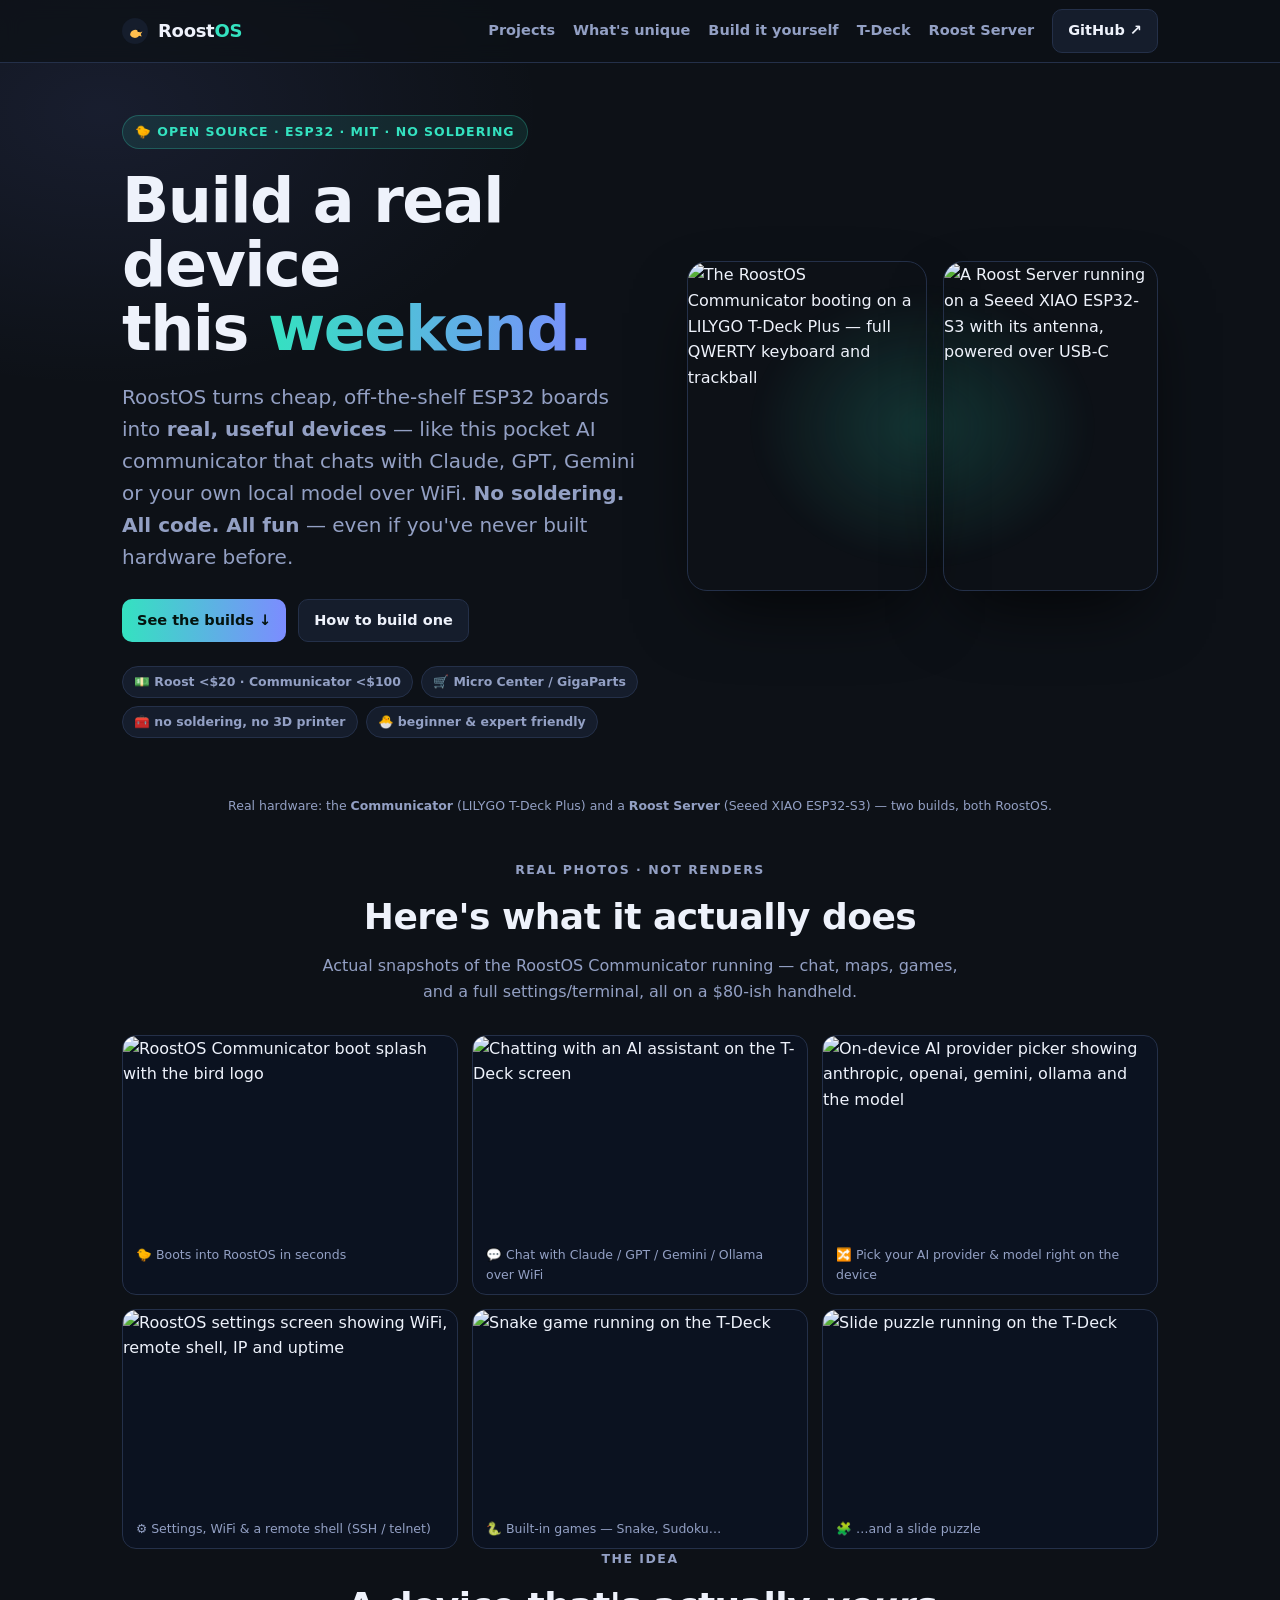
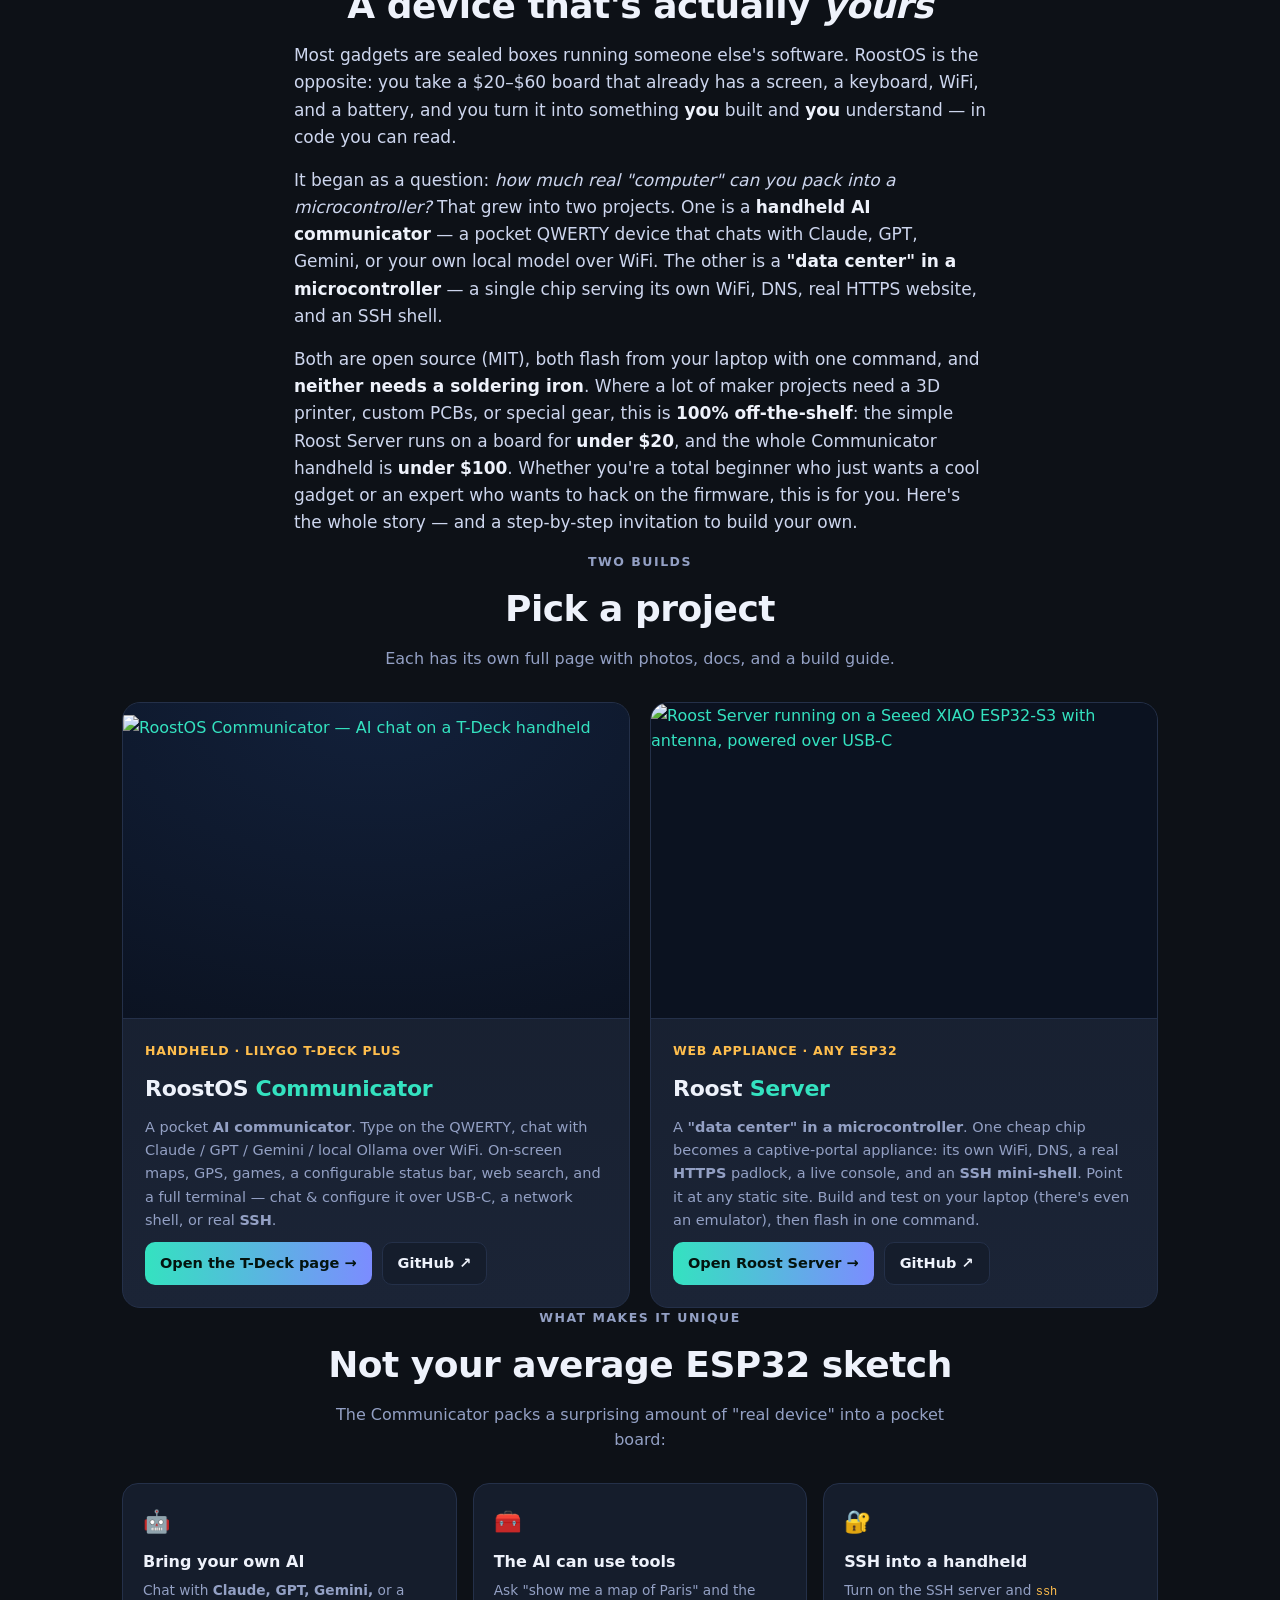
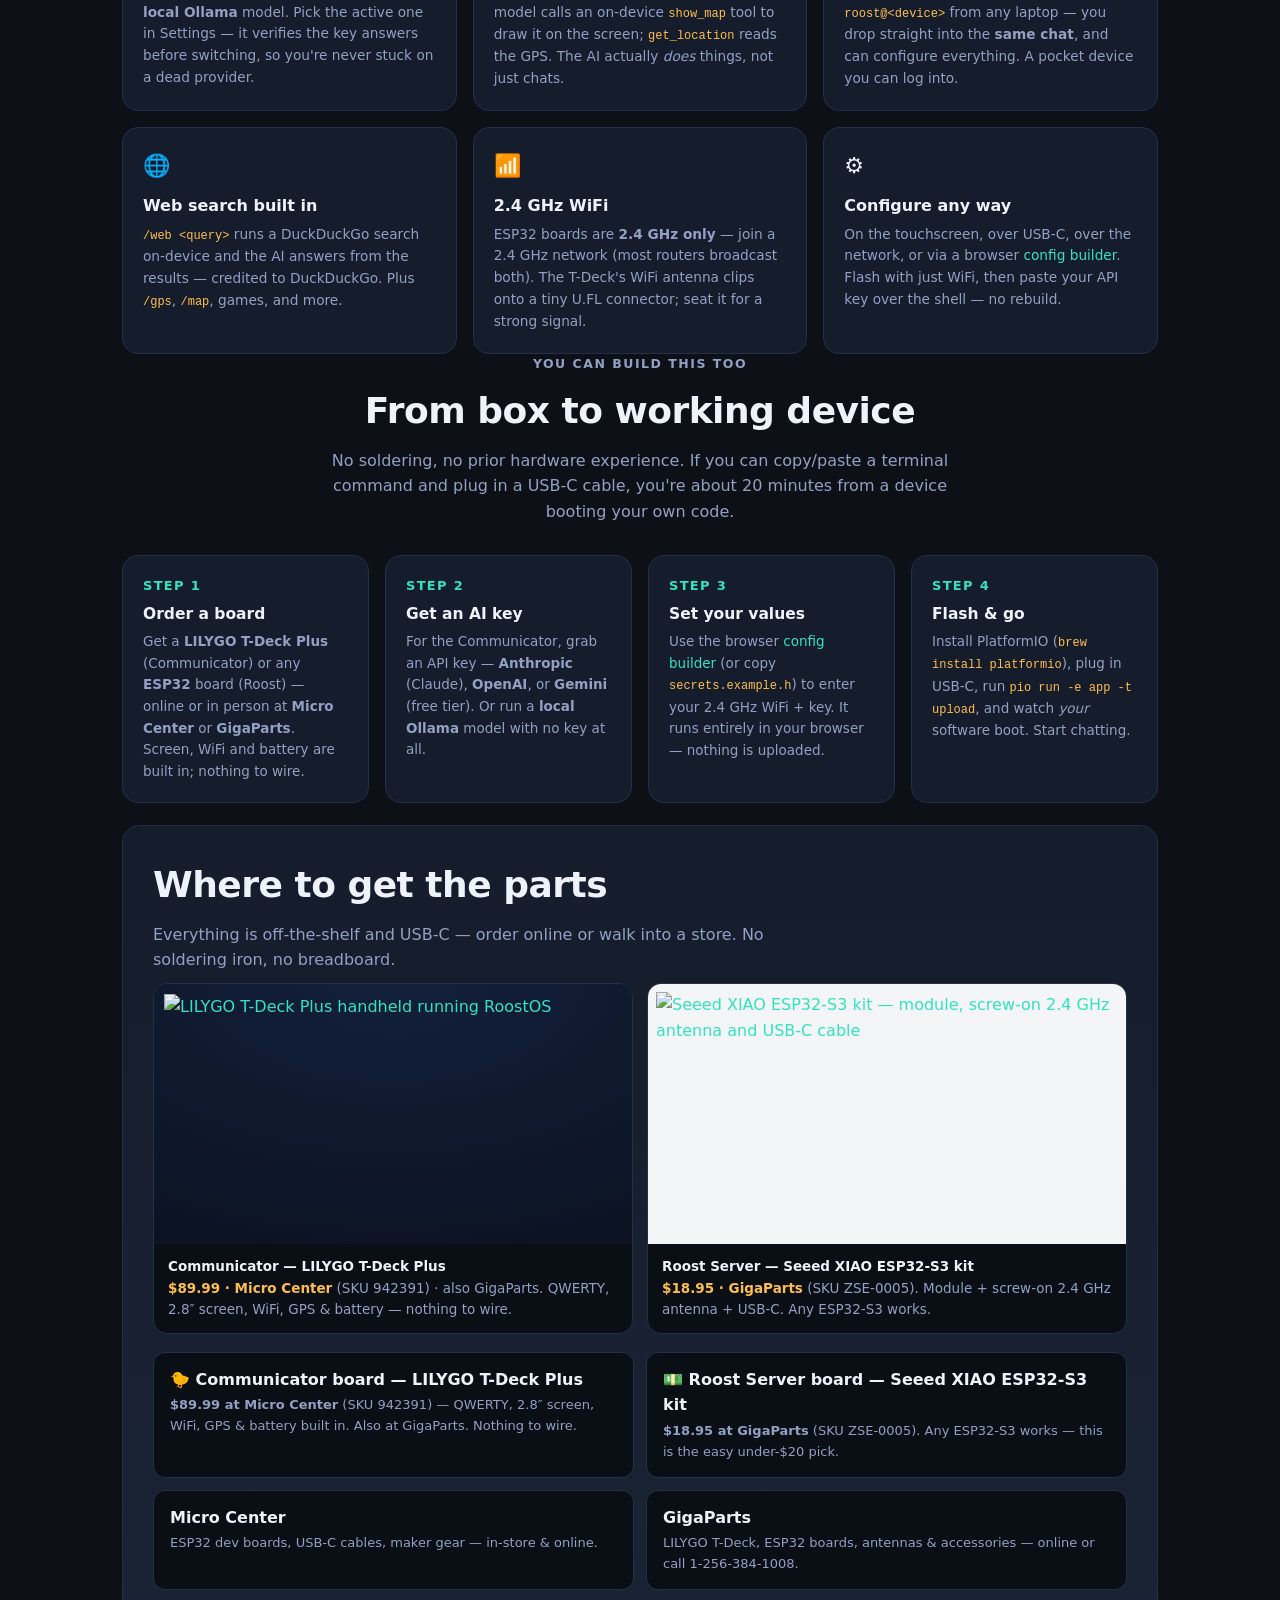
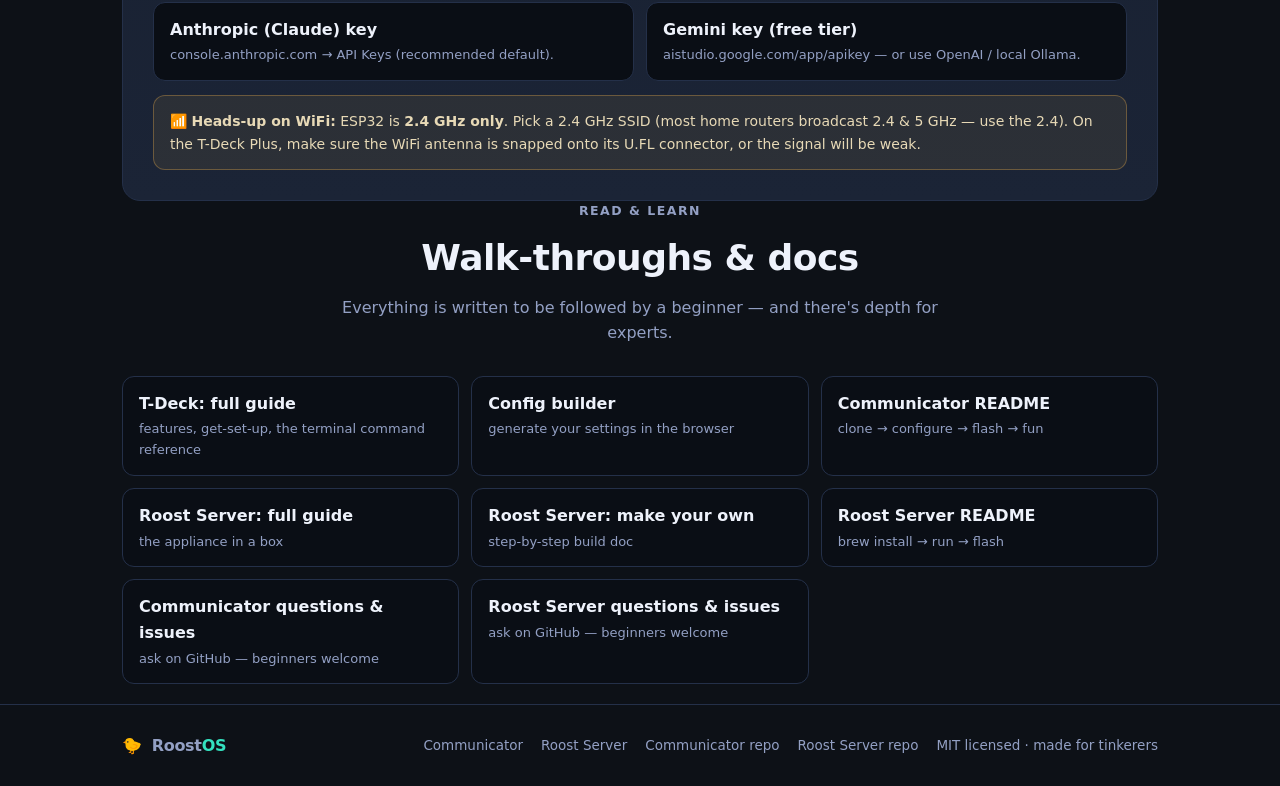
==== public/index.html @ 863de8f0 "Rebuild roostos.dev as a two-project hub with real photos + fixes - Hub (index.html): two-device her" ====
<!doctype html>
<html lang="en">
<head>
<meta charset="utf-8">
<meta name="viewport" content="width=device-width, initial-scale=1">
<title>RoostOS — build a real device this weekend. No soldering.</title>
<meta name="description" content="RoostOS is two open-source ESP32 builds: a handheld AI communicator (chat with Claude/GPT/Gemini over WiFi, on a LILYGO T-Deck) and a captive-portal web appliance. No soldering. All code. All fun — even for a beginner. Order the parts from Micro Center or GigaParts.">
<meta name="keywords" content="RoostOS, ESP32, LILYGO T-Deck, T-Deck Plus, handheld AI, AI communicator, Claude, ChatGPT, Gemini, Ollama, ESP32 project, no soldering, beginner electronics, DIY gadget, PlatformIO, captive portal, ESP32 web server, SSH ESP32, ESP32 maps, GPS, Micro Center, GigaParts, open source hardware, MIT license, weekend project, maker">
<meta property="og:title" content="RoostOS — build a real device this weekend">
<meta property="og:description" content="Two open-source ESP32 builds: a handheld AI communicator and a captive-portal web appliance. No soldering, all code, all fun — even for a beginner.">
<meta name="theme-color" content="#0d1117">
<link rel="icon" href="data:image/svg+xml,%3Csvg xmlns='http://www.w3.org/2000/svg' viewBox='0 0 32 32'%3E%3Ccircle cx='16' cy='16' r='16' fill='%230d1117'/%3E%3Cpath d='M11 20a6 6 0 0 1 11-3l3-1-2 3 1 3-3-1a6 6 0 0 1-10-1z' fill='%23ffbe4d'/%3E%3Ccircle cx='20' cy='15' r='1.4' fill='%230d1117'/%3E%3C/svg%3E">
<style>
  :root{
    --bg:#0d1117; --bg2:#0a0e15; --panel:#151d2c; --panel2:#1b2436; --edge:#243049;
    --ink:#eef2fb; --dim:#93a0c4; --teal:#34e2c0; --indigo:#7c8cff; --amber:#ffbe4d;
    --grad:linear-gradient(90deg,var(--teal),var(--indigo));
  }
  *{ box-sizing:border-box; margin:0; padding:0; }
  html{ scroll-behavior:smooth; }
  body{ font-family:ui-sans-serif,system-ui,-apple-system,"Segoe UI",Roboto,sans-serif; color:var(--ink);
    background:
      radial-gradient(900px 500px at 80% -8%, rgba(52,226,192,.10), transparent 60%),
      radial-gradient(800px 500px at 8% 2%, rgba(124,140,255,.10), transparent 55%),
      var(--bg);
    line-height:1.6; -webkit-font-smoothing:antialiased; overflow-x:hidden; }
  a{ color:var(--teal); text-decoration:none; }
  .wrap{ max-width:1080px; margin:0 auto; padding:0 22px; }
  .mono{ font-family:ui-monospace,SFMono-Regular,Menlo,monospace; }
  nav{ position:sticky; top:0; z-index:20; backdrop-filter:blur(10px); background:rgba(13,17,23,.72); border-bottom:1px solid var(--edge); }
  nav .row{ display:flex; align-items:center; gap:18px; height:62px; }
  .brand{ display:flex; align-items:center; gap:10px; font-weight:800; font-size:18px; letter-spacing:-.3px; }
  .brand .os{ color:var(--teal); }
  nav .spacer{ flex:1; }
  nav a.link{ color:var(--dim); font-weight:600; font-size:14.5px; } nav a.link:hover{ color:var(--ink); }
  .btn{ display:inline-flex; align-items:center; gap:8px; font-weight:700; font-size:14.5px; border-radius:10px;
    padding:9px 15px; border:1px solid var(--edge); color:var(--ink); background:var(--panel); transition:.15s; cursor:pointer; }
  .btn:hover{ border-color:var(--teal); transform:translateY(-1px); }
  .btn.pri{ background:var(--grad); color:#04140f; border:none; } .btn.pri:hover{ filter:brightness(1.06); }
  .hero{ text-align:center; padding:64px 0 34px; }
  .kicker{ display:inline-flex; align-items:center; gap:8px; font-size:12.5px; font-weight:700; letter-spacing:.08em;
    text-transform:uppercase; color:var(--teal); background:rgba(52,226,192,.10); border:1px solid rgba(52,226,192,.25);
    padding:6px 12px; border-radius:999px; margin-bottom:20px; }
  h1{ font-size:clamp(34px,6vw,62px); line-height:1.03; letter-spacing:-1.5px; font-weight:850; }
  h1 .g{ background:var(--grad); -webkit-background-clip:text; background-clip:text; -webkit-text-fill-color:transparent; }
  .lead{ color:var(--dim); font-size:clamp(16px,2.2vw,20px); margin:20px auto 26px; max-width:62ch; }
  .cta{ display:flex; gap:12px; flex-wrap:wrap; justify-content:center; }
  .chips{ display:flex; gap:8px; flex-wrap:wrap; justify-content:center; margin-top:24px; }
  .chip{ font-size:12.5px; font-weight:600; color:var(--dim); background:var(--panel); border:1px solid var(--edge); padding:5px 11px; border-radius:999px; }
  section{ padding:44px 0; }
  .eyebrow{ text-align:center; font-size:12.5px; font-weight:700; letter-spacing:.12em; text-transform:uppercase; color:var(--dim); }
  h2{ text-align:center; font-size:clamp(24px,3.6vw,36px); letter-spacing:-.5px; margin:8px 0 8px; font-weight:820; }
  .sub{ text-align:center; color:var(--dim); max-width:64ch; margin:0 auto 30px; }
  .story{ max-width:64ch; margin:0 auto; color:#cdd6ee; font-size:17px; }
  .story p{ margin:0 0 16px; } .story b{ color:var(--ink); }
  .projects{ display:grid; grid-template-columns:1fr 1fr; gap:20px; }
  @media(max-width:820px){ .projects{ grid-template-columns:1fr; } }
  .proj{ display:flex; flex-direction:column; background:linear-gradient(180deg,var(--panel),var(--panel2));
    border:1px solid var(--edge); border-radius:18px; overflow:hidden; transition:.15s; }
  .proj:hover{ border-color:var(--teal); transform:translateY(-2px); }
  .proj .pic{ aspect-ratio:16/10; background:#0b1220; display:grid; place-items:center; overflow:hidden; border-bottom:1px solid var(--edge); }
  .proj .pic img{ width:100%; height:100%; object-fit:cover; }
  .proj .body{ padding:22px; display:flex; flex-direction:column; gap:10px; flex:1; }
  .proj h3{ font-size:22px; letter-spacing:-.3px; } .proj h3 span{ color:var(--teal); }
  .proj .tag{ font-size:12.5px; color:var(--amber); font-weight:700; text-transform:uppercase; letter-spacing:.06em; }
  .proj p{ color:var(--dim); font-size:14.5px; flex:1; }
  .proj .row{ display:flex; gap:10px; flex-wrap:wrap; }
  .steps{ display:grid; grid-template-columns:repeat(4,1fr); gap:16px; }
  @media(max-width:760px){ .steps{ grid-template-columns:1fr 1fr; } }
  .step{ background:var(--panel); border:1px solid var(--edge); border-radius:16px; padding:20px; }
  .step .n{ color:var(--teal); font-weight:800; font-size:13px; letter-spacing:.1em; }
  .step h4{ font-size:15.5px; margin:6px 0 4px; } .step p{ color:var(--dim); font-size:13.5px; }
  .step code{ font-size:12px; color:var(--amber); }
  .feat{ display:grid; grid-template-columns:repeat(3,1fr); gap:16px; }
  @media(max-width:760px){ .feat{ grid-template-columns:1fr; } }
  .card{ background:var(--panel); border:1px solid var(--edge); border-radius:16px; padding:20px; }
  .card .ic{ font-size:22px; margin-bottom:10px; } .card h4{ font-size:16px; margin-bottom:5px; } .card p{ color:var(--dim); font-size:13.7px; }
  .card code{ font-size:12px; color:var(--amber); }
  .band{ background:linear-gradient(180deg,var(--panel),var(--panel2)); border:1px solid var(--edge); border-radius:18px; padding:30px; }
  .kit{ display:grid; grid-template-columns:1fr 1fr; gap:12px; margin-top:8px; }
  @media(max-width:640px){ .kit{ grid-template-columns:1fr; } }
  .kit a{ display:block; background:var(--bg2); border:1px solid var(--edge); border-radius:12px; padding:14px 16px; color:var(--ink); font-weight:600; }
  .kit a:hover{ border-color:var(--teal); } .kit a small{ display:block; color:var(--dim); font-weight:400; font-size:13px; margin-top:3px; }
  .note{ background:rgba(255,190,77,.08); border:1px solid rgba(255,190,77,.3); border-radius:12px; padding:14px 16px; color:#e7d9b6; font-size:14px; }
  footer{ border-top:1px solid var(--edge); margin-top:20px; padding:28px 0; color:var(--dim); font-size:13.5px; }
  footer .row{ display:flex; gap:18px; align-items:center; flex-wrap:wrap; }
  footer a{ color:var(--dim); } footer a:hover{ color:var(--ink); }
  @media(max-width:860px){ nav a.link{ display:none; } }
  /* hero with real hardware photo */
  .hero{ display:grid; grid-template-columns:1.05fr .95fr; gap:44px; align-items:center; text-align:left; padding:52px 0 30px; }
  .hero-copy .cta, .hero-copy .chips{ justify-content:flex-start; }
  .hero-shot{ position:relative; display:flex; gap:16px; align-items:center; justify-content:center; }
  .hero-shot::before{ content:""; position:absolute; inset:-8% 0; background:radial-gradient(closest-side,rgba(52,226,192,.18),transparent 72%); filter:blur(8px); z-index:0; }
  .hero-shot img{ position:relative; z-index:1; height:330px; width:auto; border-radius:20px; border:1px solid var(--edge);
    box-shadow:0 30px 72px -22px rgba(0,0,0,.8); }
  @media(max-width:820px){ .hero-shot img{ height:250px; } }
  @media(max-width:430px){ .hero-shot img{ height:185px; } }
  .hero-cap{ position:relative; z-index:1; grid-column:1/-1; text-align:center; color:var(--dim); font-size:12.5px; margin-top:14px; }
  @media(max-width:820px){ .hero{ grid-template-columns:1fr; text-align:center; padding:34px 0 18px; }
    .hero-copy .cta, .hero-copy .chips{ justify-content:center; } .hero-shot{ order:-1; margin-bottom:6px; } }
  /* real-photo gallery */
  .gal{ display:grid; grid-template-columns:repeat(3,1fr); gap:14px; }
  @media(max-width:760px){ .gal{ grid-template-columns:1fr 1fr; } }
  .gal figure{ background:#0b1220; border:1px solid var(--edge); border-radius:14px; overflow:hidden; transition:.15s; }
  .gal figure:hover{ border-color:var(--teal); transform:translateY(-2px); }
  .gal img{ display:block; width:100%; height:200px; object-fit:cover; object-position:center; }
  .gal figcaption{ padding:9px 13px; font-size:12.5px; color:var(--dim); }
  .proj .pic.dev{ background:radial-gradient(120% 120% at 50% 0%,#12203a,#0b1220); }
  .proj .pic.dev img{ object-fit:contain; padding:12px 0; }
  .boards{ display:grid; grid-template-columns:1fr 1fr; gap:14px; margin:2px 0 18px; }
  @media(max-width:640px){ .boards{ grid-template-columns:1fr; } }
  .boards figure{ background:var(--bg2); border:1px solid var(--edge); border-radius:14px; overflow:hidden; transition:.15s; }
  .boards figure:hover{ border-color:var(--teal); transform:translateY(-2px); }
  .boards img{ display:block; width:100%; height:260px; object-fit:cover; object-position:center; background:#0b1220; }
  .boards img.stock{ object-fit:contain; background:#f4f5f7; padding:8px; }
  .boards img.dev{ object-fit:contain; background:radial-gradient(120% 120% at 50% 0%,#12203a,#0b1220); padding:10px; }
  .boards figcaption{ padding:12px 14px; font-size:13.5px; color:var(--dim); } .boards figcaption b{ color:var(--ink); }
</style>
</head>
<body>

<nav><div class="wrap"><div class="row">
  <div class="brand">
    <svg width="26" height="26" viewBox="0 0 32 32" aria-hidden="true"><circle cx="16" cy="16" r="16" fill="#151d2c"/><path d="M10 21a6.5 6.5 0 0 1 12-3.3l3.2-1.1-2.1 3.1 1.1 3.2-3.2-1.1A6.5 6.5 0 0 1 10 21z" fill="#ffbe4d"/><circle cx="20.4" cy="15.6" r="1.5" fill="#0d1117"/></svg>
    <span class="wm">Roost<span class="os">OS</span></span>
  </div>
  <div class="spacer"></div>
  <a class="link" href="#projects">Projects</a>
  <a class="link" href="#unique">What's unique</a>
  <a class="link" href="#build">Build it yourself</a>
  <a class="link" href="/tdeck">T-Deck</a>
  <a class="link" href="/roost">Roost Server</a>
  <a class="btn" href="https://github.com/StevenSSparks/roost-tdeck">GitHub ↗</a>
</div></div></nav>

<header class="wrap"><div class="hero">
  <div class="hero-copy">
    <span class="kicker">🐤 open source · esp32 · MIT · no soldering</span>
    <h1>Build a real device<br>this <span class="g">weekend.</span></h1>
    <p class="lead">RoostOS turns cheap, off-the-shelf ESP32 boards into <b>real, useful devices</b> —
    like this pocket AI communicator that chats with Claude, GPT, Gemini or your own local model
    over WiFi. <b>No soldering. All code. All fun</b> — even if you've never built hardware before.</p>
    <div class="cta">
      <a class="btn pri" href="#projects">See the builds ↓</a>
      <a class="btn" href="#build">How to build one</a>
    </div>
    <div class="chips">
      <span class="chip">💵 Roost &lt;$20 · Communicator &lt;$100</span>
      <span class="chip">🛒 Micro Center / GigaParts</span>
      <span class="chip">🧰 no soldering, no 3D printer</span>
      <span class="chip">🐣 beginner &amp; expert friendly</span>
    </div>
  </div>
  <div class="hero-shot">
    <img src="/tdeck/img/IMG_3088.jpg" alt="The RoostOS Communicator booting on a LILYGO T-Deck Plus — full QWERTY keyboard and trackball">
    <img src="/img/xiao-real.jpg" alt="A Roost Server running on a Seeed XIAO ESP32-S3 with its antenna, powered over USB-C">
  </div>
  <span class="hero-cap">Real hardware: the <b>Communicator</b> (LILYGO T-Deck Plus) and a <b>Roost Server</b> (Seeed XIAO ESP32-S3) — two builds, both RoostOS.</span>
</div></header>

<section class="wrap" id="gallery" style="padding-top:14px">
  <div class="eyebrow">Real photos · not renders</div>
  <h2>Here's what it actually does</h2>
  <p class="sub">Actual snapshots of the RoostOS Communicator running — chat, maps, games, and a full settings/terminal, all on a $80-ish handheld.</p>
  <div class="gal">
    <figure><img src="/tdeck/img/boot-splash.jpg" alt="RoostOS Communicator boot splash with the bird logo"><figcaption>🐤 Boots into RoostOS in seconds</figcaption></figure>
    <figure><img src="/tdeck/img/chat-catstory.jpg" alt="Chatting with an AI assistant on the T-Deck screen"><figcaption>💬 Chat with Claude / GPT / Gemini / Ollama over WiFi</figcaption></figure>
    <figure><img src="/tdeck/img/ai-providers.jpg" alt="On-device AI provider picker showing anthropic, openai, gemini, ollama and the model"><figcaption>🔀 Pick your AI provider &amp; model right on the device</figcaption></figure>
    <figure><img src="/tdeck/img/IMG_3104.jpg" alt="RoostOS settings screen showing WiFi, remote shell, IP and uptime"><figcaption>⚙️ Settings, WiFi &amp; a remote shell (SSH / telnet)</figcaption></figure>
    <figure><img src="/tdeck/img/IMG_3097.jpg" alt="Snake game running on the T-Deck"><figcaption>🐍 Built-in games — Snake, Sudoku…</figcaption></figure>
    <figure><img src="/tdeck/img/IMG_3098.jpg" alt="Slide puzzle running on the T-Deck"><figcaption>🧩 …and a slide puzzle</figcaption></figure>
  </div>
</section>

<main>
<section class="wrap" id="story">
  <div class="eyebrow">The idea</div>
  <h2>A device that's actually <em>yours</em></h2>
  <div class="story">
    <p>Most gadgets are sealed boxes running someone else's software. RoostOS is the opposite:
    you take a $20–$60 board that already has a screen, a keyboard, WiFi, and a battery, and you
    turn it into something <b>you</b> built and <b>you</b> understand — in code you can read.</p>
    <p>It began as a question: <i>how much real "computer" can you pack into a microcontroller?</i>
    That grew into two projects. One is a <b>handheld AI communicator</b> — a pocket QWERTY device
    that chats with Claude, GPT, Gemini, or your own local model over WiFi. The other is a
    <b>"data center" in a microcontroller</b> — a single chip serving its own WiFi, DNS, real
    HTTPS website, and an SSH shell.</p>
    <p>Both are open source (MIT), both flash from your laptop with one command, and <b>neither
    needs a soldering iron</b>. Where a lot of maker projects need a 3D printer, custom PCBs, or
    special gear, this is <b>100% off-the-shelf</b>: the simple Roost Server runs on a board for
    <b>under $20</b>, and the whole Communicator handheld is <b>under $100</b>. Whether you're a total
    beginner who just wants a cool gadget or an expert who wants to hack on the firmware, this is for
    you. Here's the whole story — and a step-by-step invitation to build your own.</p>
  </div>
</section>

<section class="wrap" id="projects">
  <div class="eyebrow">Two builds</div>
  <h2>Pick a project</h2>
  <p class="sub">Each has its own full page with photos, docs, and a build guide.</p>
  <div class="projects">
    <div class="proj">
      <a class="pic dev" href="/tdeck"><img src="/tdeck/img/IMG_3107.jpg" alt="RoostOS Communicator — AI chat on a T-Deck handheld"></a>
      <div class="body">
        <div class="tag">Handheld · LILYGO T-Deck Plus</div>
        <h3>RoostOS <span>Communicator</span></h3>
        <p>A pocket <b>AI communicator</b>. Type on the QWERTY, chat with Claude / GPT / Gemini /
        local Ollama over WiFi. On-screen maps, GPS, games, a configurable status bar, web search,
        and a full terminal — chat &amp; configure it over USB-C, a network shell, or real <b>SSH</b>.</p>
        <div class="row">
          <a class="btn pri" href="/tdeck">Open the T-Deck page →</a>
          <a class="btn" href="https://github.com/StevenSSparks/roost-tdeck">GitHub ↗</a>
        </div>
      </div>
    </div>
    <div class="proj">
      <a class="pic" href="/roost"><img src="/img/roost-real.jpg" alt="Roost Server running on a Seeed XIAO ESP32-S3 with antenna, powered over USB-C"></a>
      <div class="body">
        <div class="tag">Web appliance · any ESP32</div>
        <h3>Roost <span>Server</span></h3>
        <p>A <b>"data center" in a microcontroller</b>. One cheap chip becomes a captive-portal
        appliance: its own WiFi, DNS, a real <b>HTTPS</b> padlock, a live console, and an
        <b>SSH mini-shell</b>. Point it at any static site. Build and test on your laptop
        (there's even an emulator), then flash in one command.</p>
        <div class="row">
          <a class="btn pri" href="/roost">Open Roost Server →</a>
          <a class="btn" href="https://github.com/StevenSSparks/roost">GitHub ↗</a>
        </div>
      </div>
    </div>
  </div>
</section>

<section class="wrap" id="unique">
  <div class="eyebrow">What makes it unique</div>
  <h2>Not your average ESP32 sketch</h2>
  <p class="sub">The Communicator packs a surprising amount of "real device" into a pocket board:</p>
  <div class="feat">
    <div class="card"><div class="ic">🤖</div><h4>Bring your own AI</h4><p>Chat with <b>Claude, GPT, Gemini,</b> or a <b>local Ollama</b> model. Pick the active one in
      Settings — it verifies the key answers before switching, so you're never stuck on a dead provider.</p></div>
    <div class="card"><div class="ic">🧰</div><h4>The AI can use tools</h4><p>Ask "show me a map of Paris" and the model calls an on-device <code>show_map</code> tool to draw
      it on the screen; <code>get_location</code> reads the GPS. The AI actually <i>does</i> things, not just chats.</p></div>
    <div class="card"><div class="ic">🔐</div><h4>SSH into a handheld</h4><p>Turn on the SSH server and <code>ssh roost@&lt;device&gt;</code> from any laptop — you drop straight
      into the <b>same chat</b>, and can configure everything. A pocket device you can log into. </p></div>
    <div class="card"><div class="ic">🌐</div><h4>Web search built in</h4><p><code>/web &lt;query&gt;</code> runs a DuckDuckGo search on-device and the AI answers from the
      results — credited to DuckDuckGo. Plus <code>/gps</code>, <code>/map</code>, games, and more.</p></div>
    <div class="card"><div class="ic">📶</div><h4>2.4 GHz WiFi</h4><p>ESP32 boards are <b>2.4 GHz only</b> — join a 2.4 GHz network (most routers broadcast both). The
      T-Deck's WiFi antenna clips onto a tiny U.FL connector; seat it for a strong signal.</p></div>
    <div class="card"><div class="ic">⚙️</div><h4>Configure any way</h4><p>On the touchscreen, over USB-C, over the network, or via a browser <a href="/tdeck/config">config
      builder</a>. Flash with just WiFi, then paste your API key over the shell — no rebuild.</p></div>
  </div>
</section>

<section class="wrap" id="build">
  <div class="eyebrow">You can build this too</div>
  <h2>From box to working device</h2>
  <p class="sub">No soldering, no prior hardware experience. If you can copy/paste a terminal command
  and plug in a USB-C cable, you're about 20 minutes from a device booting your own code.</p>
  <div class="steps">
    <div class="step"><div class="n">STEP 1</div><h4>Order a board</h4><p>Get a <b>LILYGO T-Deck Plus</b> (Communicator) or any <b>ESP32</b> board (Roost) — online or in
      person at <b>Micro Center</b> or <b>GigaParts</b>. Screen, WiFi and battery are built in; nothing to wire.</p></div>
    <div class="step"><div class="n">STEP 2</div><h4>Get an AI key</h4><p>For the Communicator, grab an API key — <b>Anthropic</b> (Claude), <b>OpenAI</b>, or <b>Gemini</b>
      (free tier). Or run a <b>local Ollama</b> model with no key at all.</p></div>
    <div class="step"><div class="n">STEP 3</div><h4>Set your values</h4><p>Use the browser <a href="/tdeck/config">config builder</a> (or copy <code>secrets.example.h</code>) to enter your
      2.4 GHz WiFi + key. It runs entirely in your browser — nothing is uploaded.</p></div>
    <div class="step"><div class="n">STEP 4</div><h4>Flash &amp; go</h4><p>Install PlatformIO (<code>brew install platformio</code>), plug in USB-C, run
      <code>pio run -e app -t upload</code>, and watch <i>your</i> software boot. Start chatting.</p></div>
  </div>

  <div class="band" style="margin-top:22px">
    <h2 style="text-align:left;margin-top:0">Where to get the parts</h2>
    <p class="sub" style="text-align:left;margin:6px 0 10px">Everything is off-the-shelf and USB-C — order online or walk into a store. No soldering iron, no breadboard.</p>
    <div class="boards">
      <figure>
        <a href="https://www.microcenter.com/product/703092/lilygo-t-deck-plus-esp32-s3-915mhz-lora-89-sx1262-ulbox-gps-28-inch-display-ttgo-development-board-black-keyboard" target="_blank" rel="noopener"><img class="dev" src="/tdeck/img/IMG_3088.jpg" alt="LILYGO T-Deck Plus handheld running RoostOS"></a>
        <figcaption><b>Communicator — LILYGO T-Deck Plus</b><br><span style="color:var(--amber);font-weight:700">$89.99 · Micro Center</span> (SKU 942391) · also GigaParts. QWERTY, 2.8″ screen, WiFi, GPS &amp; battery — nothing to wire.</figcaption>
      </figure>
      <figure>
        <a href="https://www.gigaparts.com/seeed-studio-xiao-esp32s3-wio-sx1262-kit-with-3d-case-for-meshtastic-lora.html" target="_blank" rel="noopener"><img class="stock" src="/img/xiao-esp32s3.jpg" alt="Seeed XIAO ESP32-S3 kit — module, screw-on 2.4 GHz antenna and USB-C cable"></a>
        <figcaption><b>Roost Server — Seeed XIAO ESP32-S3 kit</b><br><span style="color:var(--amber);font-weight:700">$18.95 · GigaParts</span> (SKU ZSE-0005). Module + screw-on 2.4&nbsp;GHz antenna + USB-C. Any ESP32-S3 works.</figcaption>
      </figure>
    </div>
    <div class="kit">
      <a href="https://www.microcenter.com/product/703092/lilygo-t-deck-plus-esp32-s3-915mhz-lora-89-sx1262-ulbox-gps-28-inch-display-ttgo-development-board-black-keyboard" target="_blank" rel="noopener">🐤 Communicator board — LILYGO T-Deck Plus <small><b>$89.99 at Micro Center</b> (SKU 942391) — QWERTY, 2.8″ screen, WiFi, GPS &amp; battery built in. Also at GigaParts. Nothing to wire.</small></a>
      <a href="https://www.gigaparts.com/seeed-studio-xiao-esp32s3-wio-sx1262-kit-with-3d-case-for-meshtastic-lora.html" target="_blank" rel="noopener">💵 Roost Server board — Seeed XIAO ESP32-S3 kit <small><b>$18.95 at GigaParts</b> (SKU ZSE-0005). Any ESP32-S3 works — this is the easy under-$20 pick.</small></a>
      <a href="https://www.microcenter.com" target="_blank" rel="noopener">Micro Center <small>ESP32 dev boards, USB-C cables, maker gear — in-store &amp; online.</small></a>
      <a href="https://www.gigaparts.com" target="_blank" rel="noopener">GigaParts <small>LILYGO T-Deck, ESP32 boards, antennas &amp; accessories — online or call 1-256-384-1008.</small></a>
      <a href="https://console.anthropic.com" target="_blank" rel="noopener">Anthropic (Claude) key <small>console.anthropic.com → API Keys (recommended default).</small></a>
      <a href="https://aistudio.google.com/app/apikey" target="_blank" rel="noopener">Gemini key (free tier) <small>aistudio.google.com/app/apikey — or use OpenAI / local Ollama.</small></a>
    </div>
    <p class="note" style="margin-top:14px">📶 <b>Heads-up on WiFi:</b> ESP32 is <b>2.4 GHz only</b>. Pick a 2.4 GHz SSID (most home routers
    broadcast 2.4 &amp; 5 GHz — use the 2.4). On the T-Deck Plus, make sure the WiFi antenna is snapped onto its U.FL connector, or the signal will be weak.</p>
  </div>
</section>

<section class="wrap" id="learn">
  <div class="eyebrow">Read &amp; learn</div>
  <h2>Walk-throughs &amp; docs</h2>
  <p class="sub">Everything is written to be followed by a beginner — and there's depth for experts.</p>
  <div class="kit" style="grid-template-columns:1fr 1fr 1fr">
    <a href="/tdeck">T-Deck: full guide <small>features, get-set-up, the terminal command reference</small></a>
    <a href="/tdeck/config">Config builder <small>generate your settings in the browser</small></a>
    <a href="https://github.com/StevenSSparks/roost-tdeck#readme">Communicator README <small>clone → configure → flash → fun</small></a>
    <a href="/roost">Roost Server: full guide <small>the appliance in a box</small></a>
    <a href="https://github.com/StevenSSparks/roost/blob/main/docs/MAKE-YOUR-OWN.md">Roost Server: make your own <small>step-by-step build doc</small></a>
    <a href="https://github.com/StevenSSparks/roost#readme">Roost Server README <small>brew install → run → flash</small></a>
    <a href="https://github.com/StevenSSparks/roost-tdeck/issues">Communicator questions &amp; issues <small>ask on GitHub — beginners welcome</small></a>
    <a href="https://github.com/StevenSSparks/roost/issues">Roost Server questions &amp; issues <small>ask on GitHub — beginners welcome</small></a>
  </div>
</section>
</main>

<footer><div class="wrap"><div class="row">
  <div class="brand" style="font-size:16px"><span>🐤</span> <span class="wm">Roost<span class="os">OS</span></span></div>
  <div class="spacer" style="flex:1"></div>
  <a href="/tdeck">Communicator</a>
  <a href="/roost">Roost Server</a>
  <a href="https://github.com/StevenSSparks/roost-tdeck">Communicator repo</a>
  <a href="https://github.com/StevenSSparks/roost">Roost Server repo</a>
  <span>MIT licensed · made for tinkerers</span>
</div></div></footer>

</body>
</html>
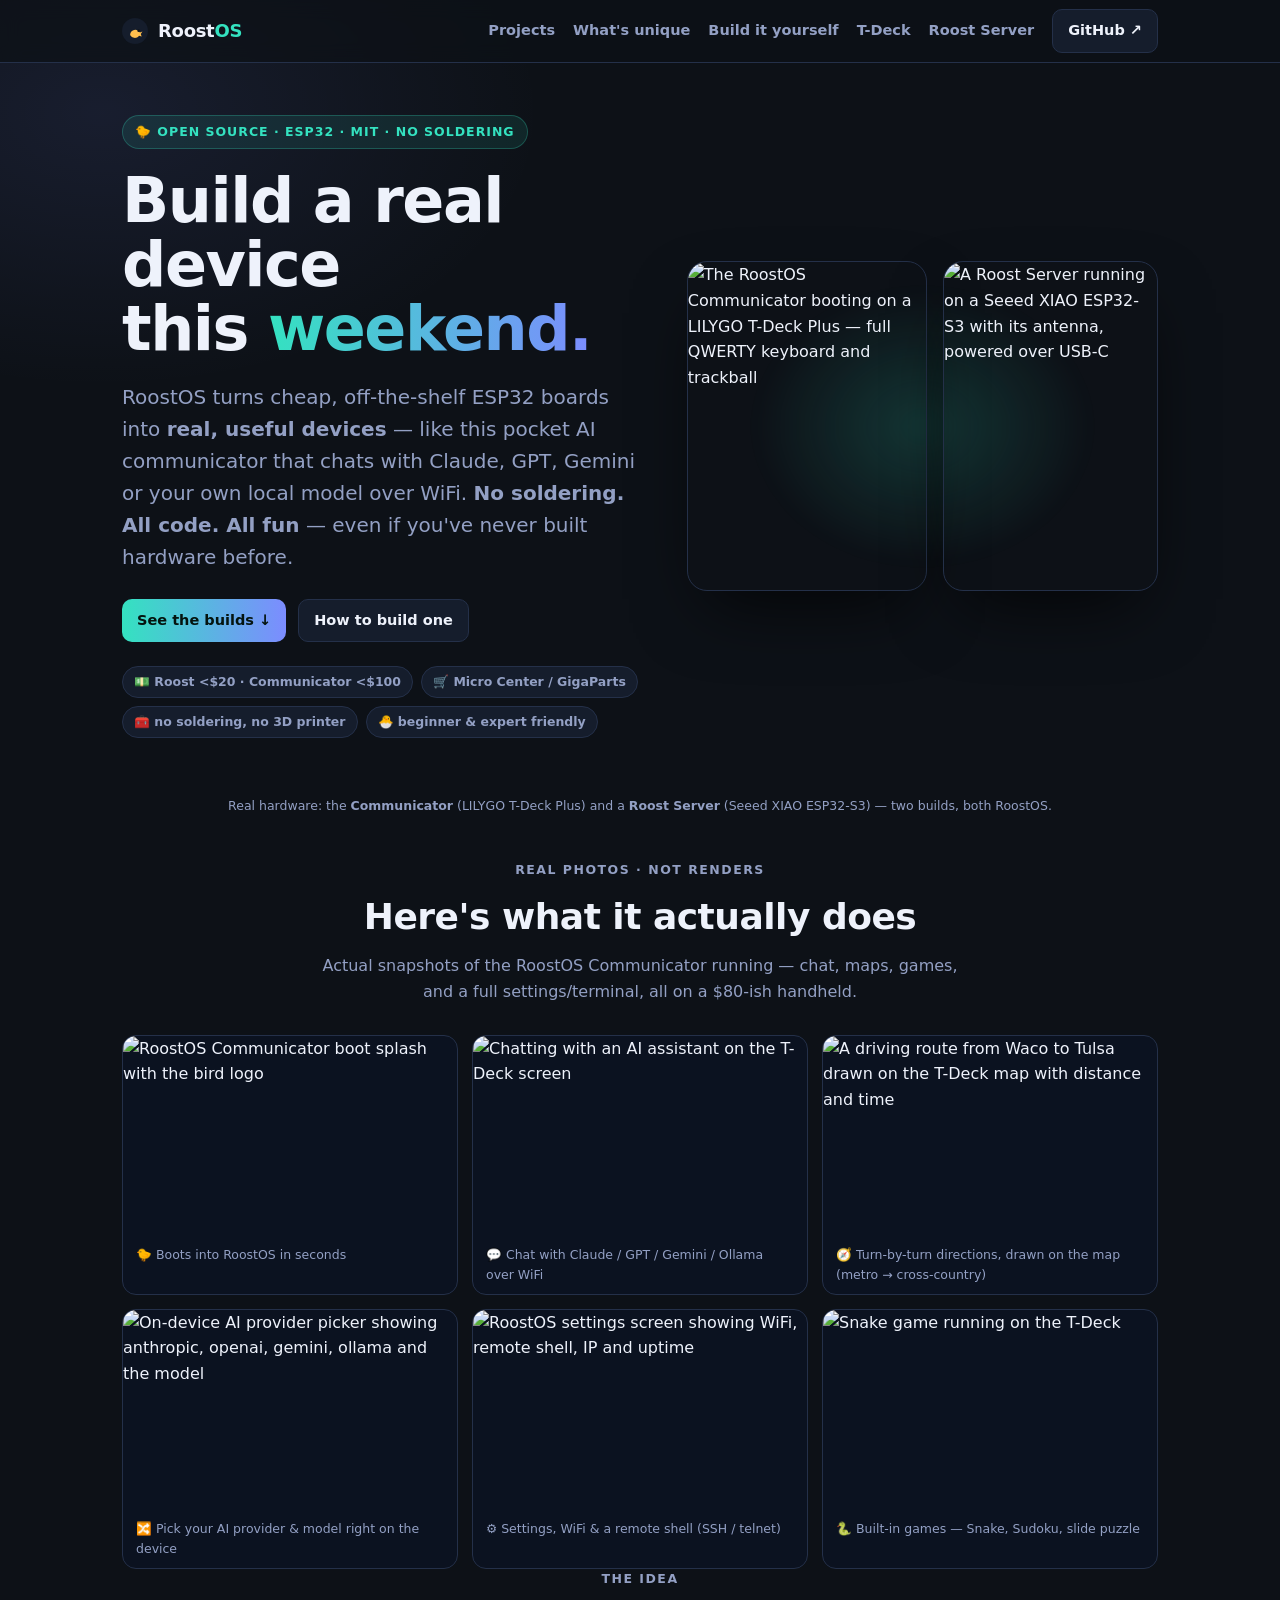
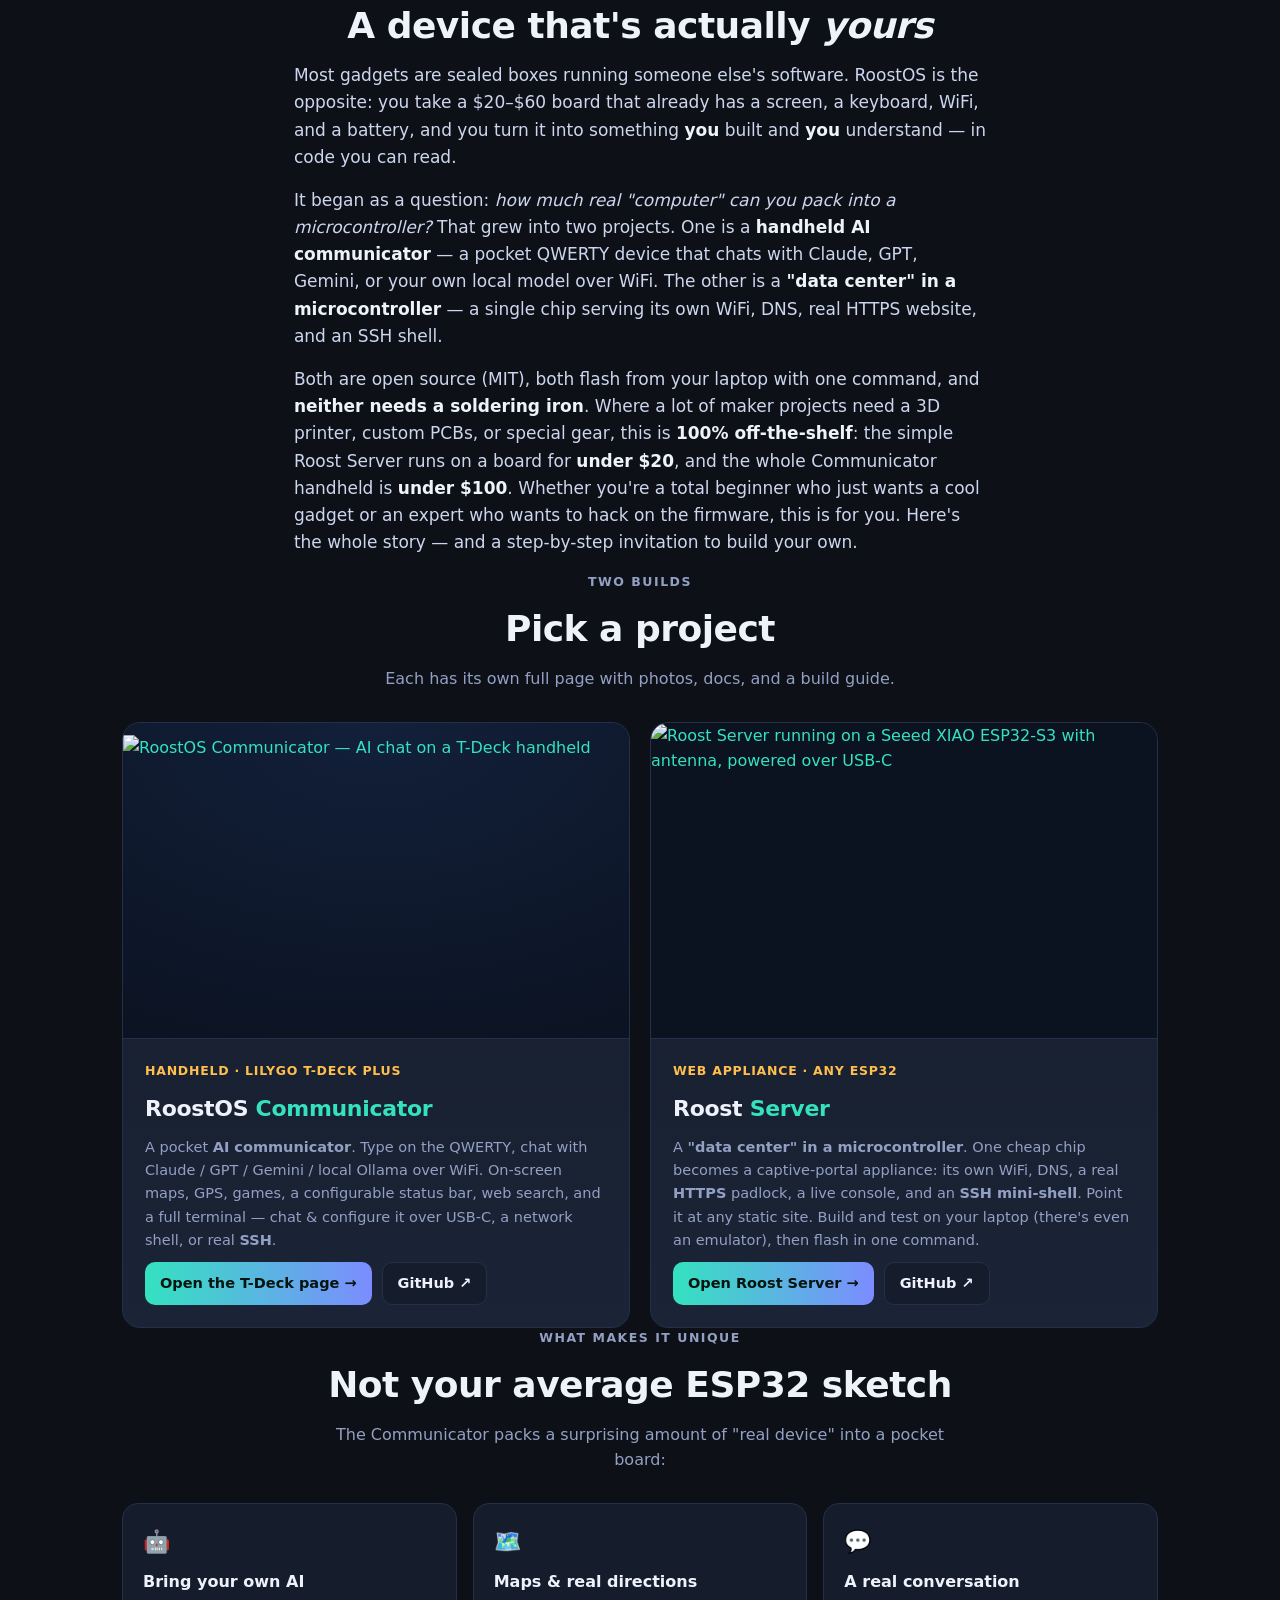
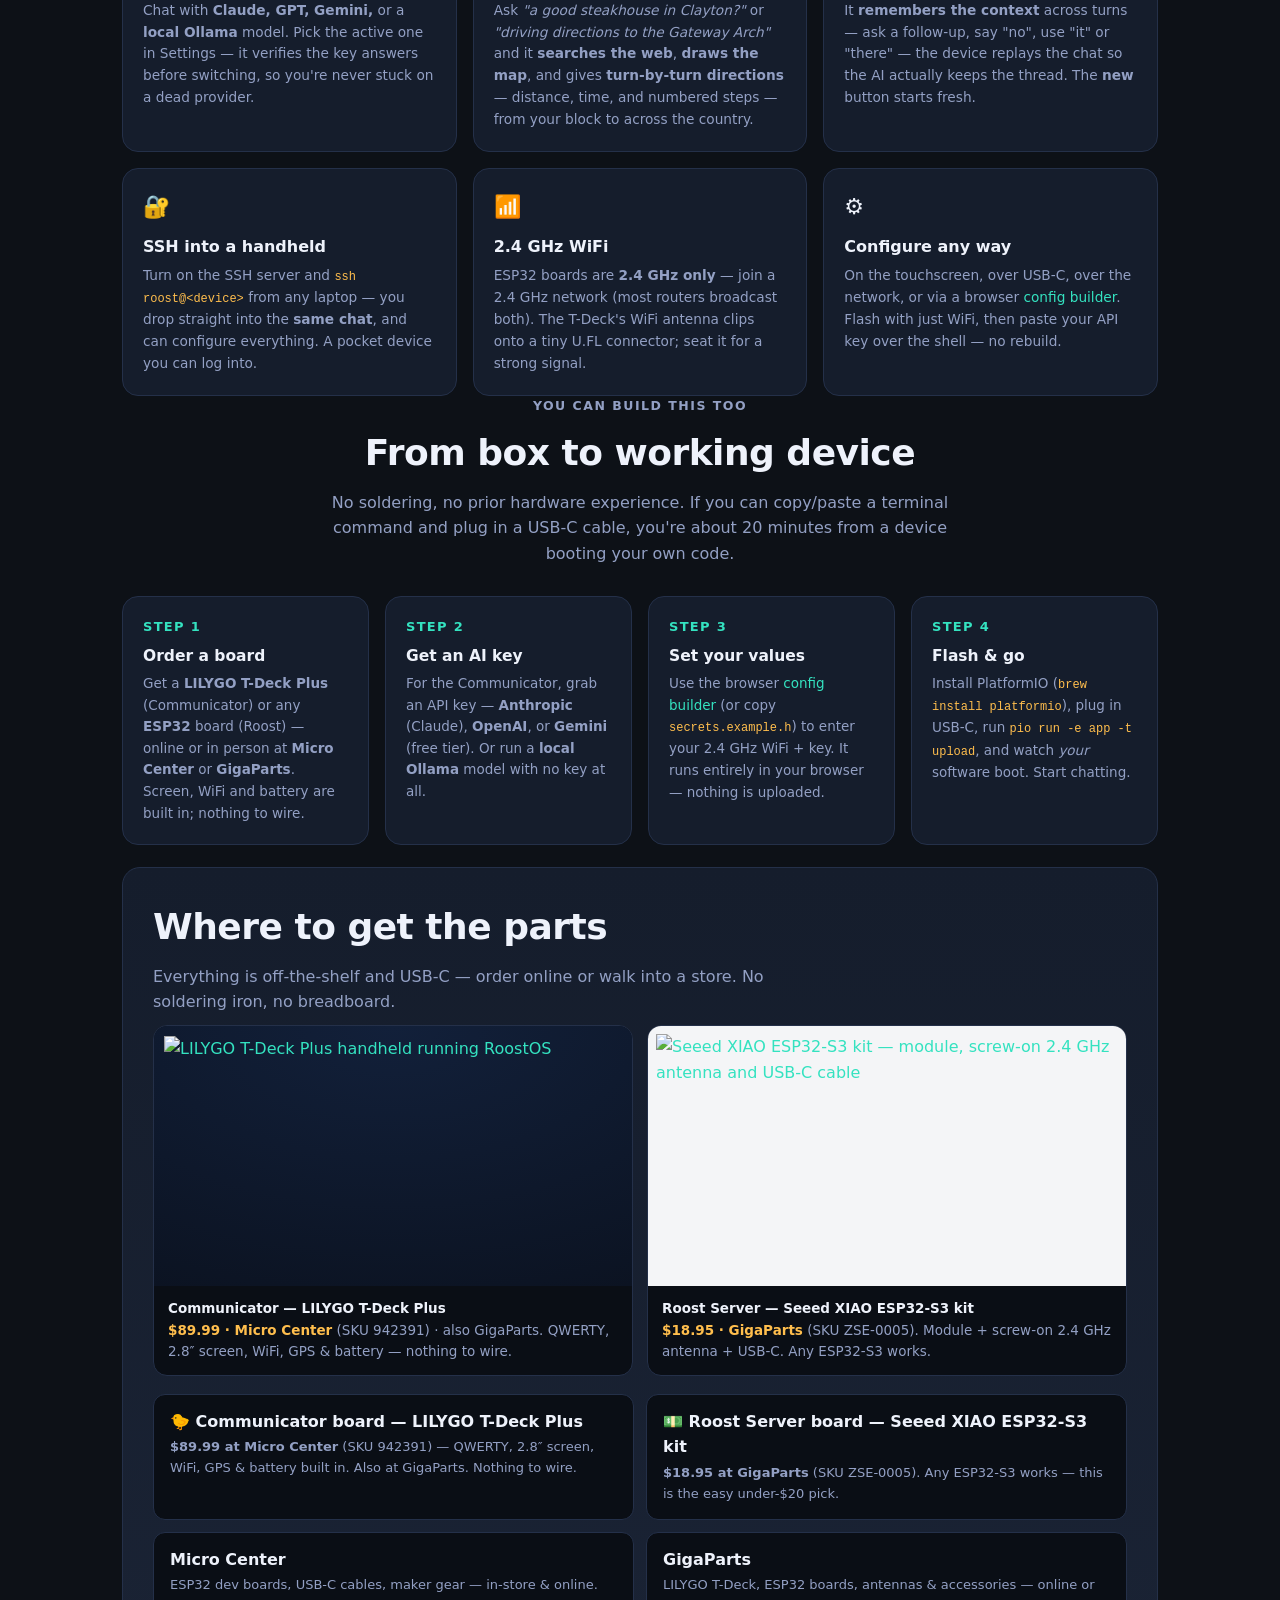
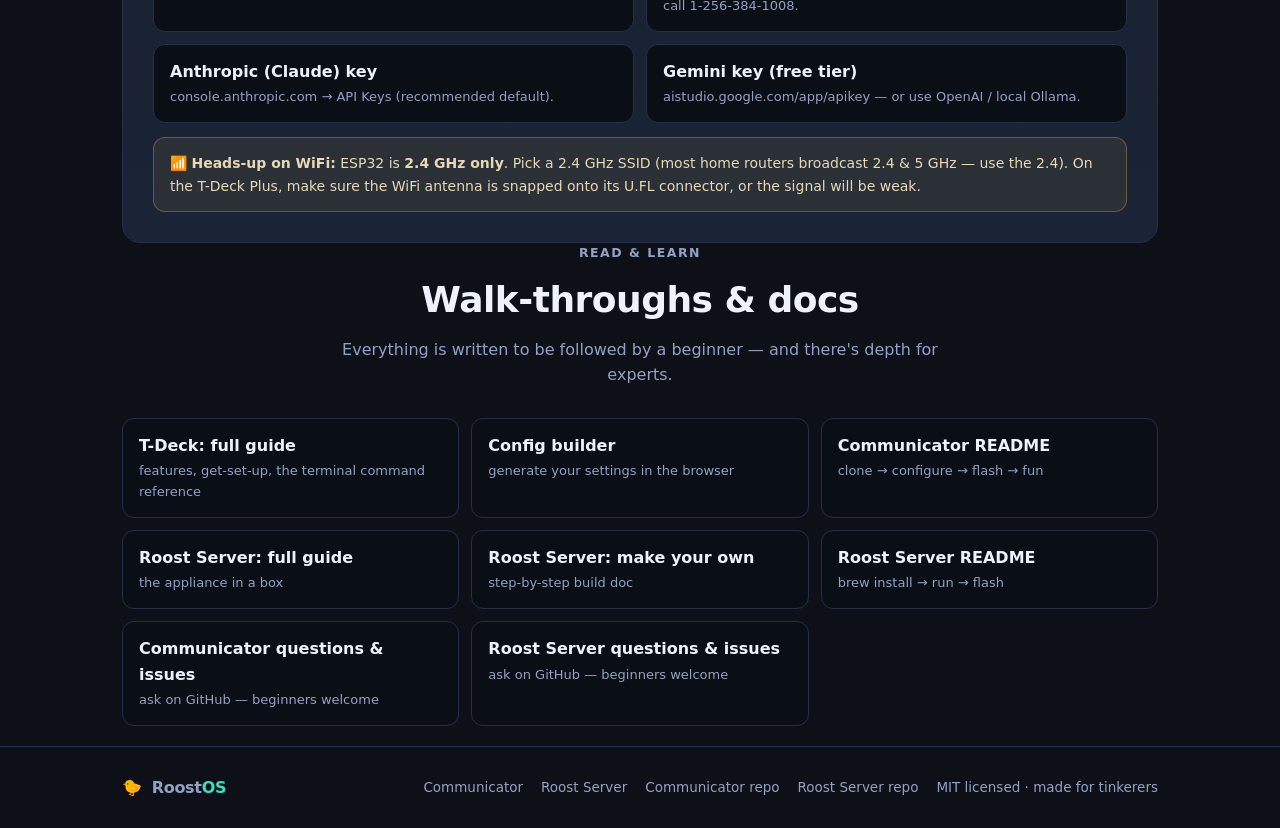
==== commit c5a369d5: "Feature the new AI capabilities on roostos.dev - "What makes it unique" cards: add Maps & real turn-" ====
--- a/public/index.html
+++ b/public/index.html
@@ -165,10 +165,10 @@
   <div class="gal">
     <figure><img src="/tdeck/img/boot-splash.jpg" alt="RoostOS Communicator boot splash with the bird logo"><figcaption>🐤 Boots into RoostOS in seconds</figcaption></figure>
     <figure><img src="/tdeck/img/chat-catstory.jpg" alt="Chatting with an AI assistant on the T-Deck screen"><figcaption>💬 Chat with Claude / GPT / Gemini / Ollama over WiFi</figcaption></figure>
+    <figure><img src="/tdeck/img/route.jpg" alt="A driving route from Waco to Tulsa drawn on the T-Deck map with distance and time"><figcaption>🧭 Turn-by-turn directions, drawn on the map (metro → cross-country)</figcaption></figure>
     <figure><img src="/tdeck/img/ai-providers.jpg" alt="On-device AI provider picker showing anthropic, openai, gemini, ollama and the model"><figcaption>🔀 Pick your AI provider &amp; model right on the device</figcaption></figure>
     <figure><img src="/tdeck/img/IMG_3104.jpg" alt="RoostOS settings screen showing WiFi, remote shell, IP and uptime"><figcaption>⚙️ Settings, WiFi &amp; a remote shell (SSH / telnet)</figcaption></figure>
-    <figure><img src="/tdeck/img/IMG_3097.jpg" alt="Snake game running on the T-Deck"><figcaption>🐍 Built-in games — Snake, Sudoku…</figcaption></figure>
-    <figure><img src="/tdeck/img/IMG_3098.jpg" alt="Slide puzzle running on the T-Deck"><figcaption>🧩 …and a slide puzzle</figcaption></figure>
+    <figure><img src="/tdeck/img/IMG_3097.jpg" alt="Snake game running on the T-Deck"><figcaption>🐍 Built-in games — Snake, Sudoku, slide puzzle</figcaption></figure>
   </div>
 </section>
 
@@ -238,12 +238,12 @@
   <div class="feat">
     <div class="card"><div class="ic">🤖</div><h4>Bring your own AI</h4><p>Chat with <b>Claude, GPT, Gemini,</b> or a <b>local Ollama</b> model. Pick the active one in
       Settings — it verifies the key answers before switching, so you're never stuck on a dead provider.</p></div>
-    <div class="card"><div class="ic">🧰</div><h4>The AI can use tools</h4><p>Ask "show me a map of Paris" and the model calls an on-device <code>show_map</code> tool to draw
-      it on the screen; <code>get_location</code> reads the GPS. The AI actually <i>does</i> things, not just chats.</p></div>
+    <div class="card"><div class="ic">🗺️</div><h4>Maps &amp; real directions</h4><p>Ask <i>"a good steakhouse in Clayton?"</i> or <i>"driving directions to the Gateway Arch"</i> and it
+      <b>searches the web</b>, <b>draws the map</b>, and gives <b>turn-by-turn directions</b> — distance, time, and numbered steps — from your block to across the country.</p></div>
+    <div class="card"><div class="ic">💬</div><h4>A real conversation</h4><p>It <b>remembers the context</b> across turns — ask a follow-up, say "no", use "it" or "there" — the
+      device replays the chat so the AI actually keeps the thread. The <b>new</b> button starts fresh.</p></div>
     <div class="card"><div class="ic">🔐</div><h4>SSH into a handheld</h4><p>Turn on the SSH server and <code>ssh roost@&lt;device&gt;</code> from any laptop — you drop straight
       into the <b>same chat</b>, and can configure everything. A pocket device you can log into. </p></div>
-    <div class="card"><div class="ic">🌐</div><h4>Web search built in</h4><p><code>/web &lt;query&gt;</code> runs a DuckDuckGo search on-device and the AI answers from the
-      results — credited to DuckDuckGo. Plus <code>/gps</code>, <code>/map</code>, games, and more.</p></div>
     <div class="card"><div class="ic">📶</div><h4>2.4 GHz WiFi</h4><p>ESP32 boards are <b>2.4 GHz only</b> — join a 2.4 GHz network (most routers broadcast both). The
       T-Deck's WiFi antenna clips onto a tiny U.FL connector; seat it for a strong signal.</p></div>
     <div class="card"><div class="ic">⚙️</div><h4>Configure any way</h4><p>On the touchscreen, over USB-C, over the network, or via a browser <a href="/tdeck/config">config
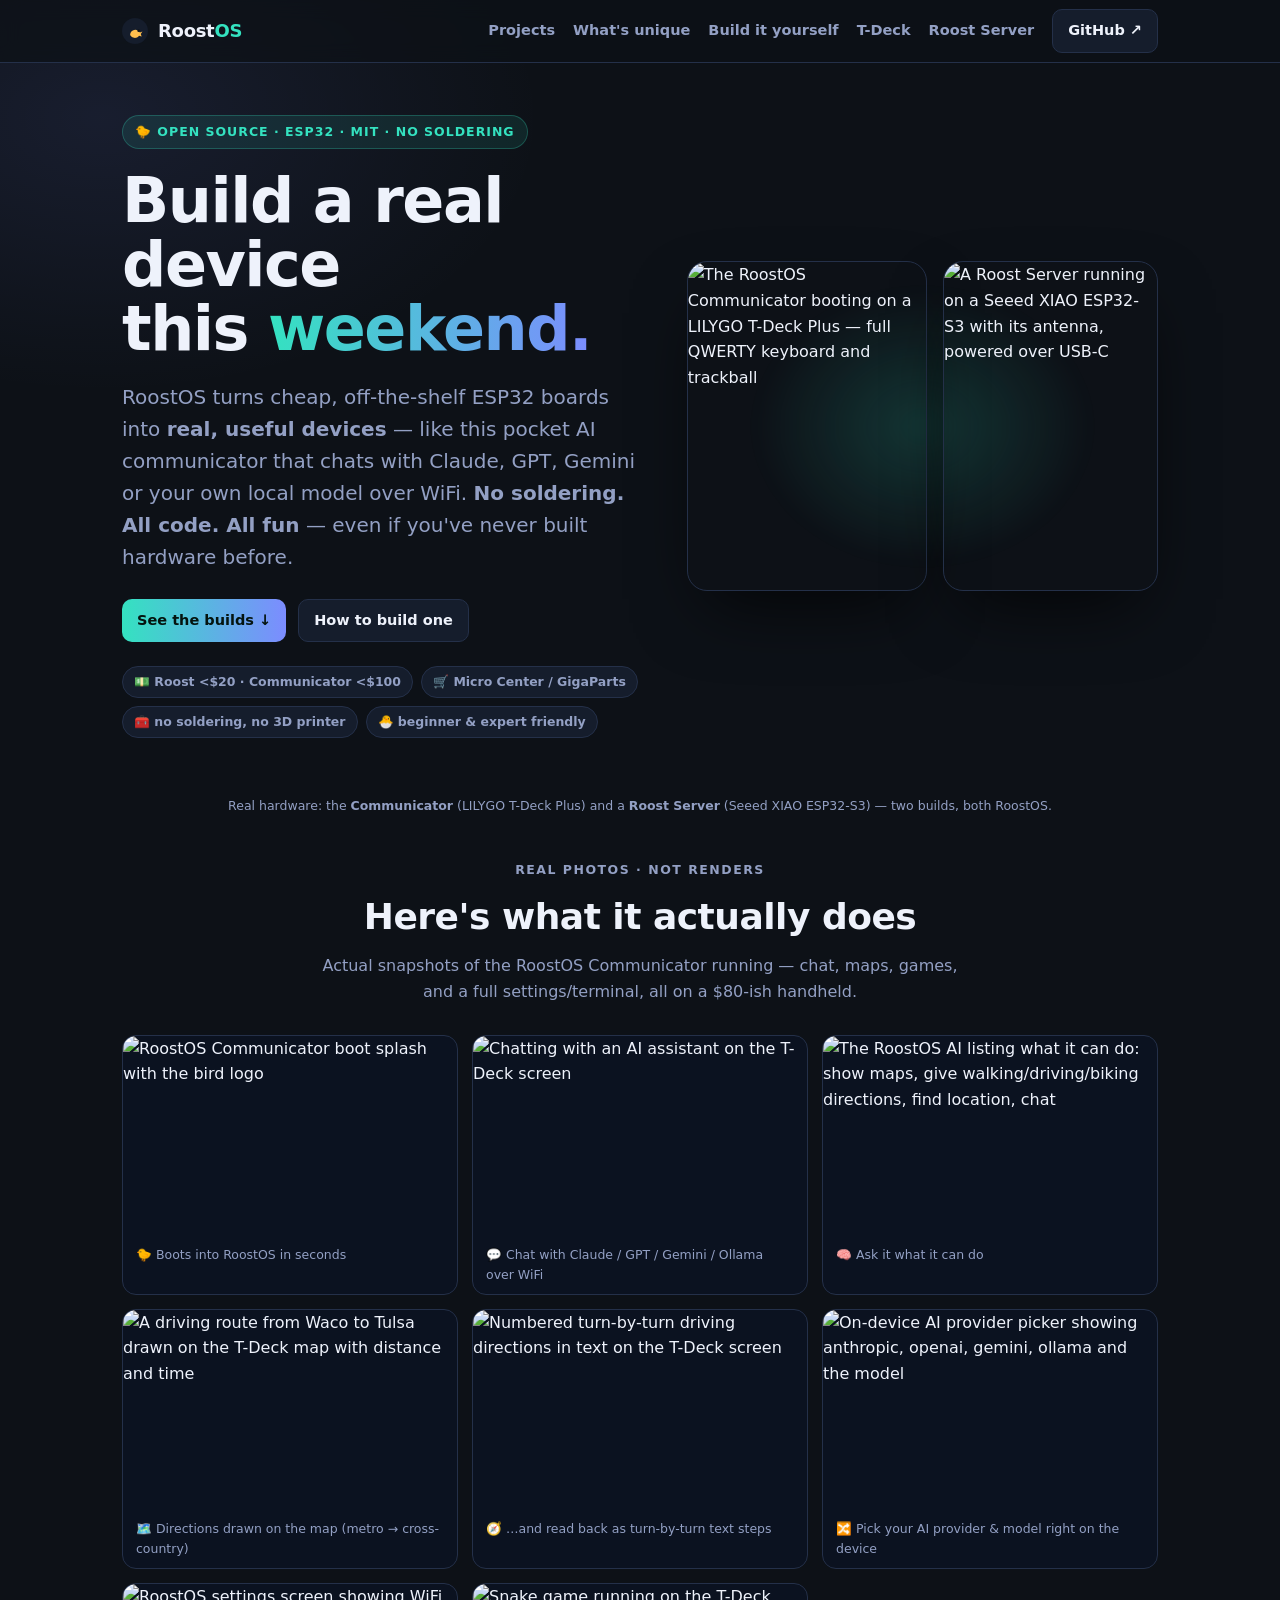
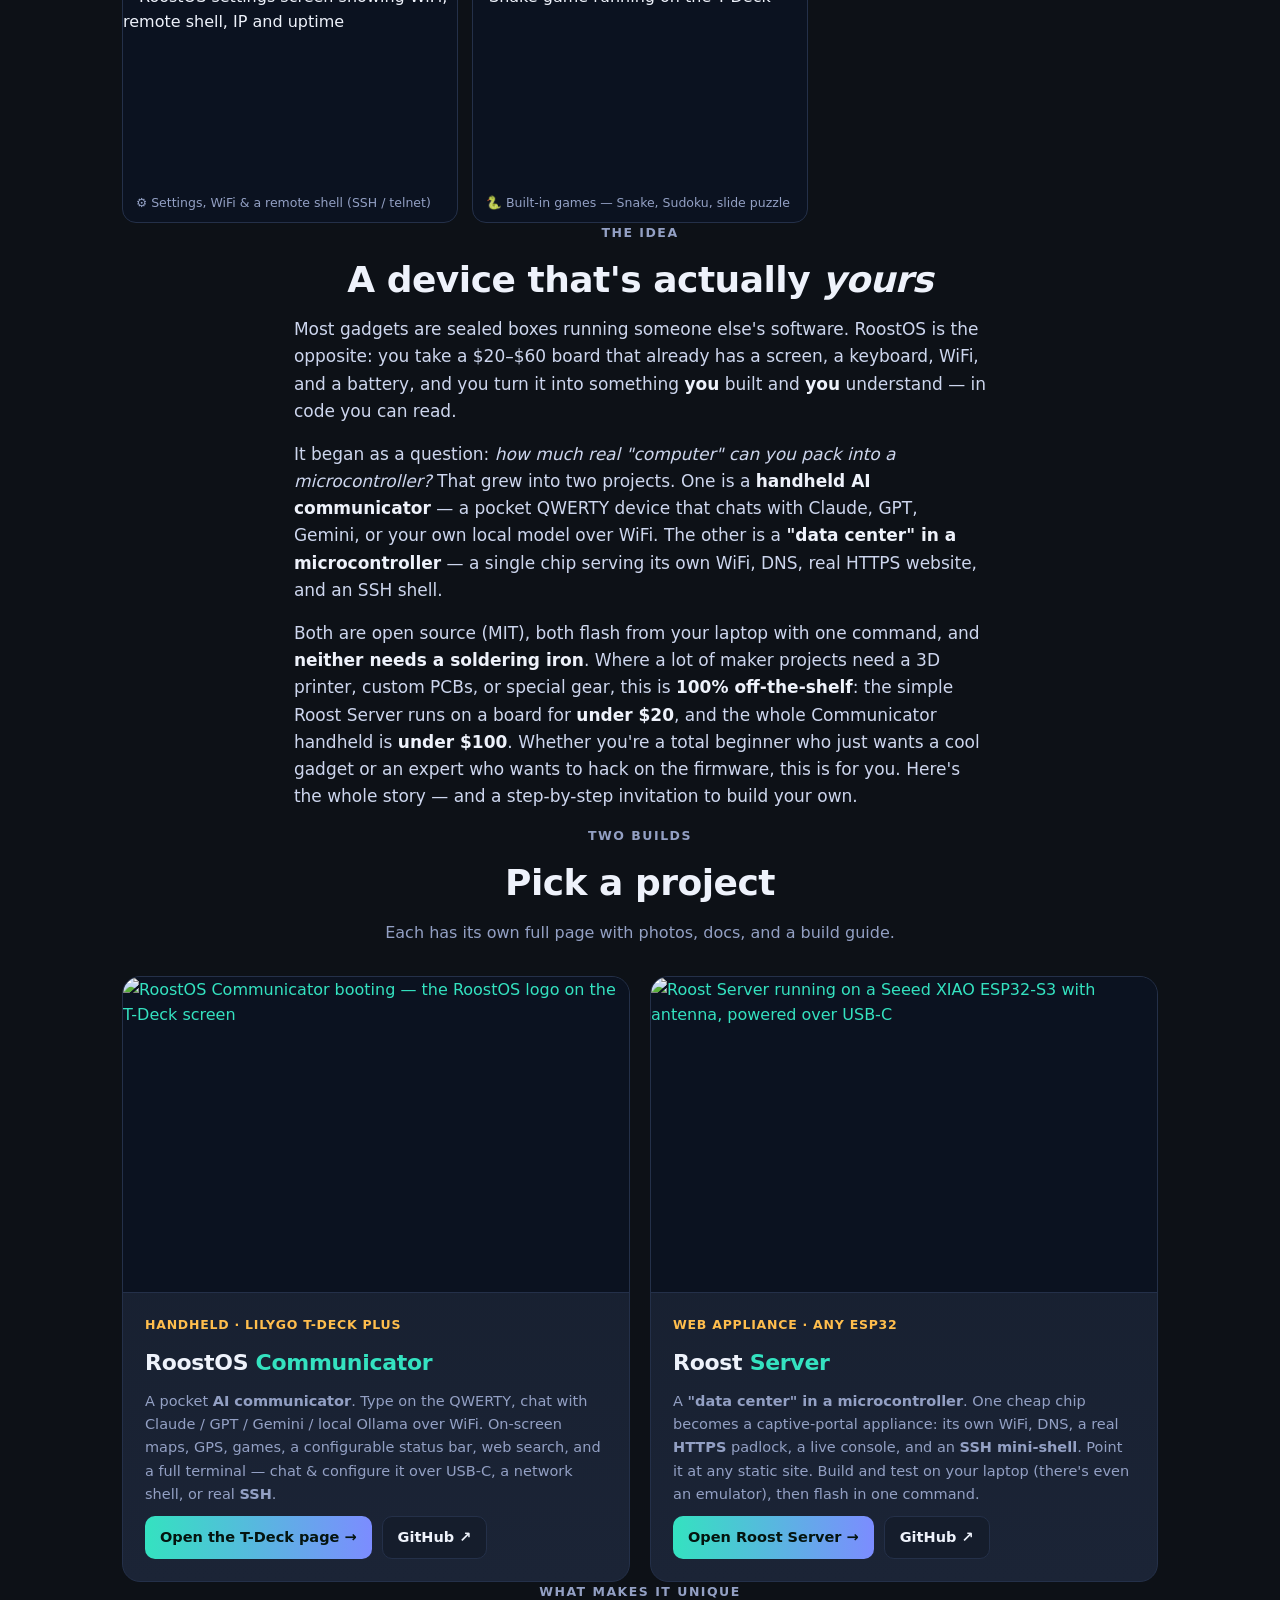
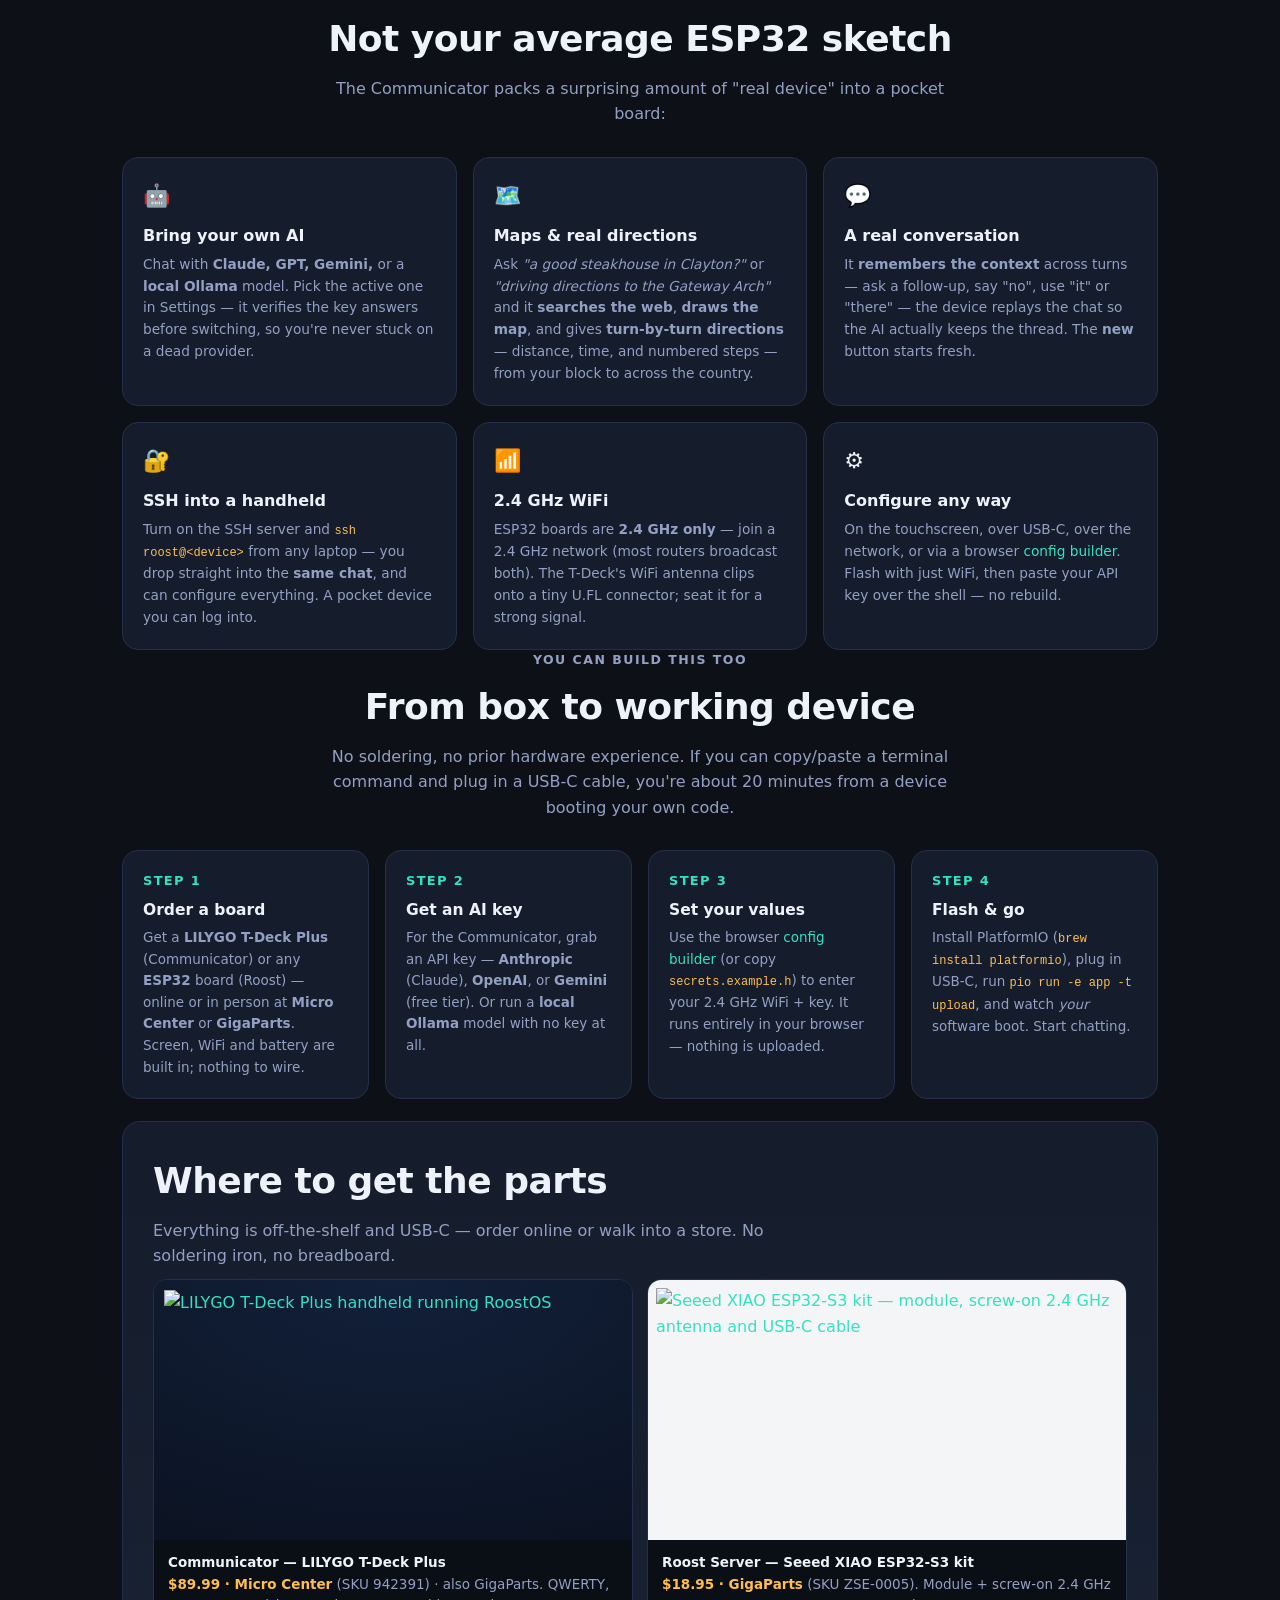
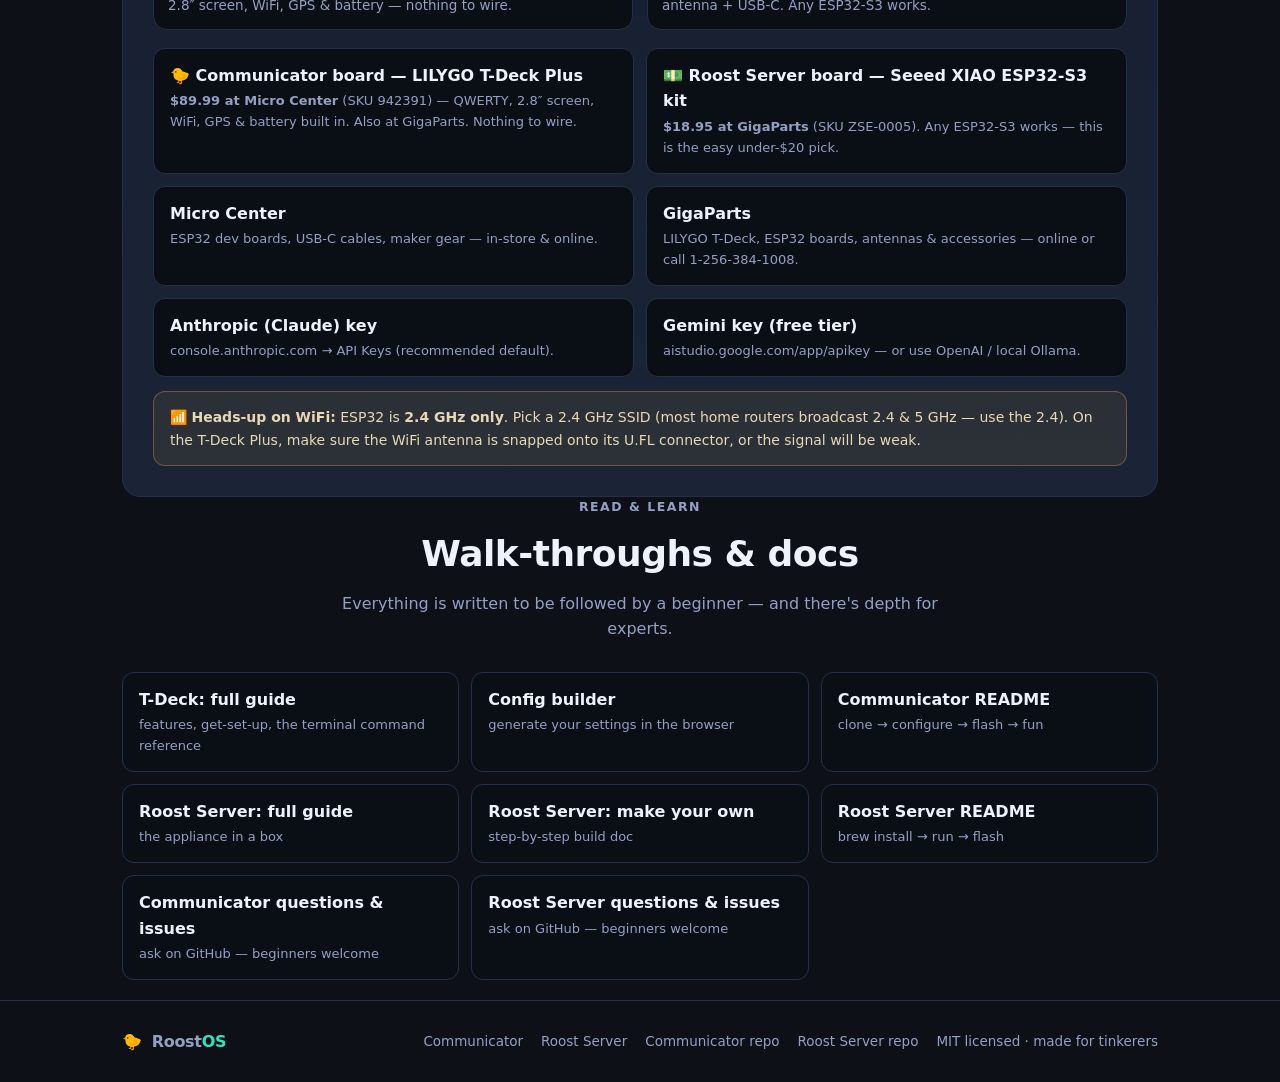
==== commit f66035d9: "Show off more on the site + fix gallery layout - Feature the AI's maps/routing everywhere: real on-d" ====
--- a/public/index.html
+++ b/public/index.html
@@ -165,7 +165,9 @@
   <div class="gal">
     <figure><img src="/tdeck/img/boot-splash.jpg" alt="RoostOS Communicator boot splash with the bird logo"><figcaption>🐤 Boots into RoostOS in seconds</figcaption></figure>
     <figure><img src="/tdeck/img/chat-catstory.jpg" alt="Chatting with an AI assistant on the T-Deck screen"><figcaption>💬 Chat with Claude / GPT / Gemini / Ollama over WiFi</figcaption></figure>
-    <figure><img src="/tdeck/img/route.jpg" alt="A driving route from Waco to Tulsa drawn on the T-Deck map with distance and time"><figcaption>🧭 Turn-by-turn directions, drawn on the map (metro → cross-country)</figcaption></figure>
+    <figure><img src="/tdeck/img/abilities.jpg" alt="The RoostOS AI listing what it can do: show maps, give walking/driving/biking directions, find location, chat"><figcaption>🧠 Ask it what it can do</figcaption></figure>
+    <figure><img src="/tdeck/img/route.jpg" alt="A driving route from Waco to Tulsa drawn on the T-Deck map with distance and time"><figcaption>🗺️ Directions drawn on the map (metro → cross-country)</figcaption></figure>
+    <figure><img src="/tdeck/img/directions-text.jpg" alt="Numbered turn-by-turn driving directions in text on the T-Deck screen"><figcaption>🧭 …and read back as turn-by-turn text steps</figcaption></figure>
     <figure><img src="/tdeck/img/ai-providers.jpg" alt="On-device AI provider picker showing anthropic, openai, gemini, ollama and the model"><figcaption>🔀 Pick your AI provider &amp; model right on the device</figcaption></figure>
     <figure><img src="/tdeck/img/IMG_3104.jpg" alt="RoostOS settings screen showing WiFi, remote shell, IP and uptime"><figcaption>⚙️ Settings, WiFi &amp; a remote shell (SSH / telnet)</figcaption></figure>
     <figure><img src="/tdeck/img/IMG_3097.jpg" alt="Snake game running on the T-Deck"><figcaption>🐍 Built-in games — Snake, Sudoku, slide puzzle</figcaption></figure>
@@ -200,7 +202,7 @@
   <p class="sub">Each has its own full page with photos, docs, and a build guide.</p>
   <div class="projects">
     <div class="proj">
-      <a class="pic dev" href="/tdeck"><img src="/tdeck/img/IMG_3107.jpg" alt="RoostOS Communicator — AI chat on a T-Deck handheld"></a>
+      <a class="pic" href="/tdeck"><img src="/tdeck/img/boot-splash.jpg" alt="RoostOS Communicator booting — the RoostOS logo on the T-Deck screen"></a>
       <div class="body">
         <div class="tag">Handheld · LILYGO T-Deck Plus</div>
         <h3>RoostOS <span>Communicator</span></h3>
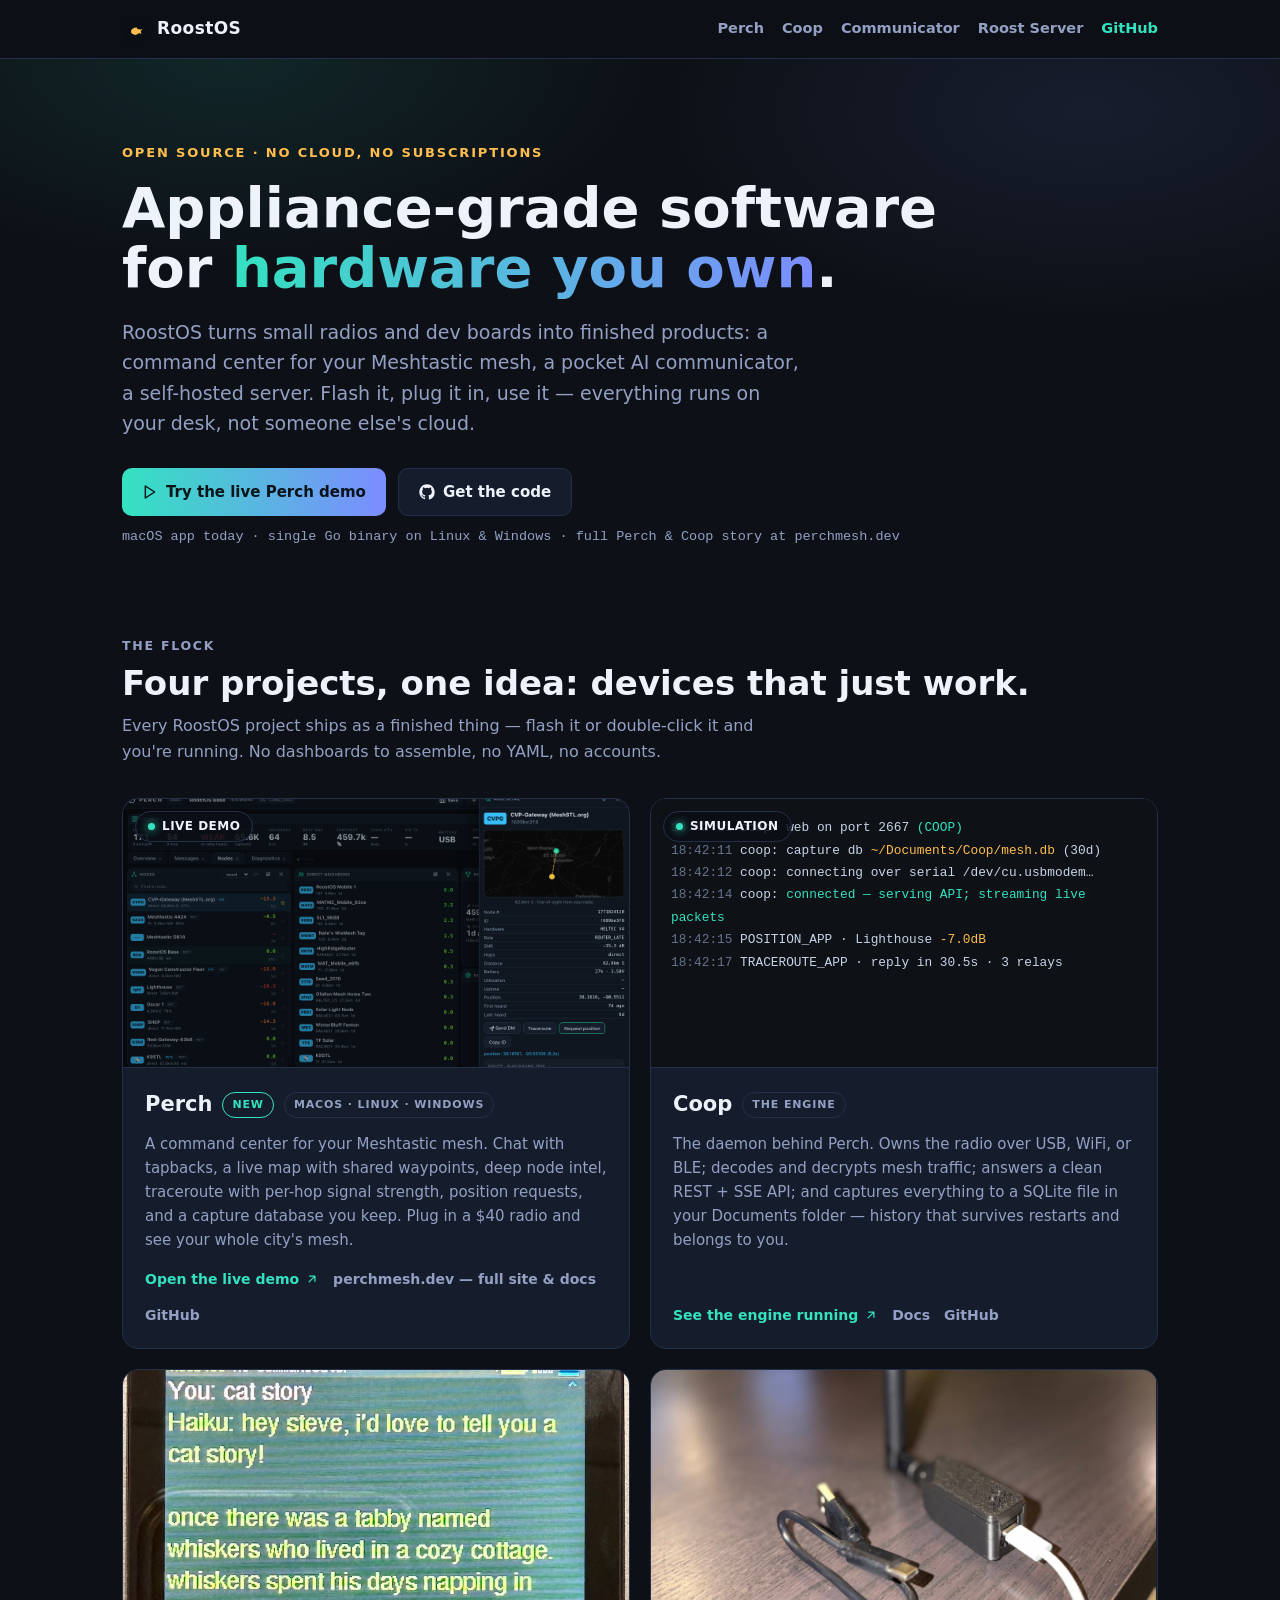
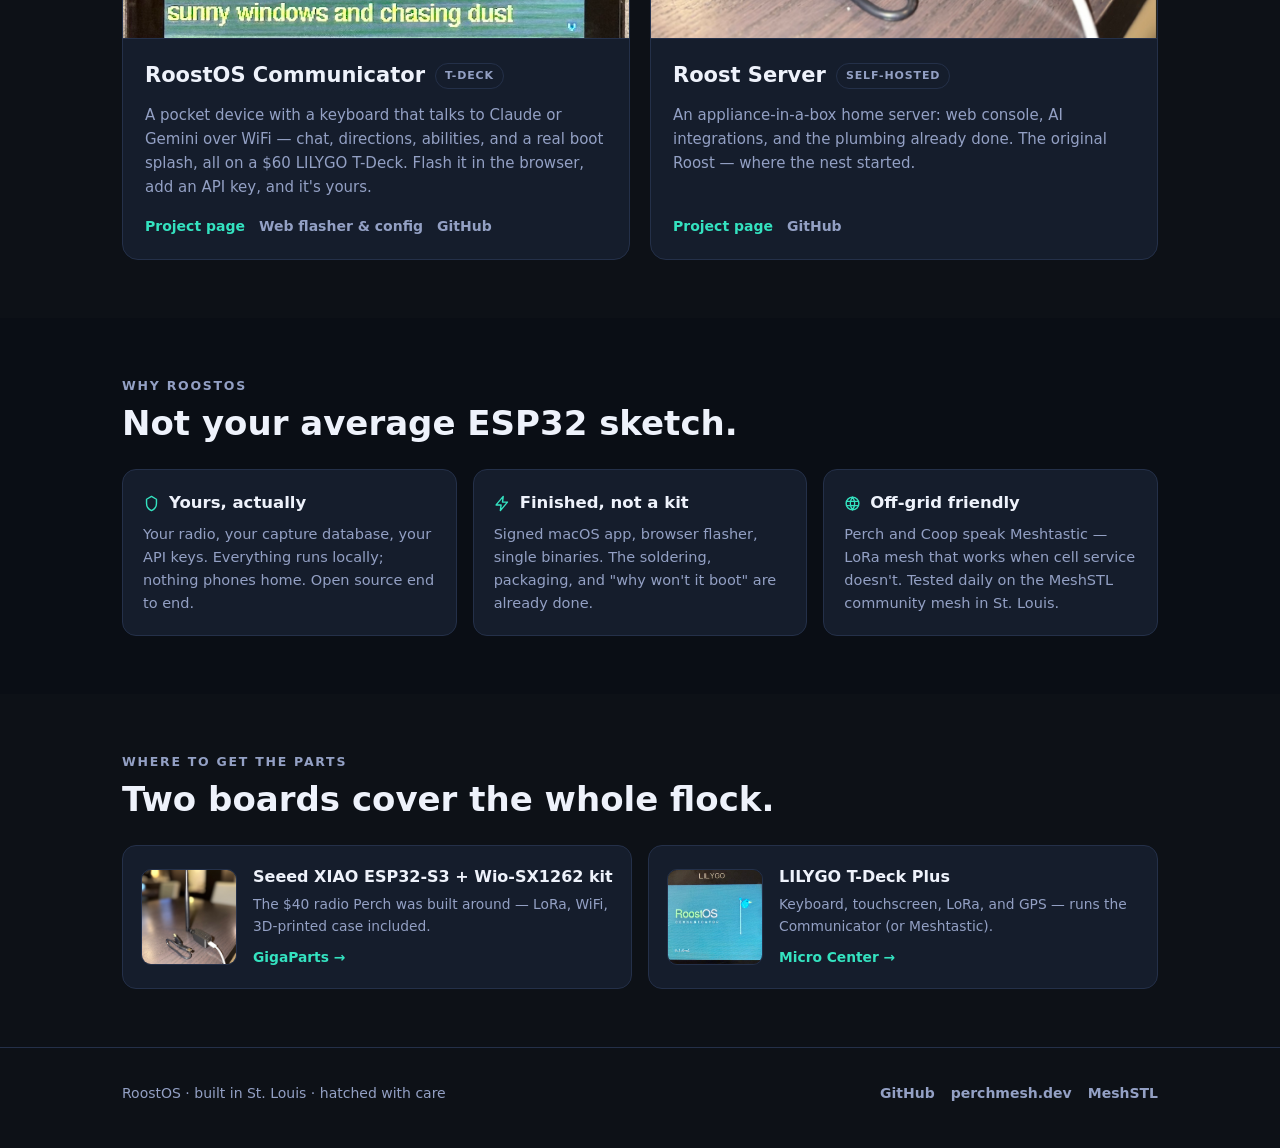
==== commit 319f4179: "Rewrite roostos.dev as the RoostOS project hub; demos → perchmesh.dev The hub now features all four " ====
--- a/public/index.html
+++ b/public/index.html
@@ -2,12 +2,12 @@
 <html lang="en">
 <head>
 <meta charset="utf-8">
-<meta name="viewport" content="width=device-width, initial-scale=1">
-<title>RoostOS — build a real device this weekend. No soldering.</title>
-<meta name="description" content="RoostOS is two open-source ESP32 builds: a handheld AI communicator (chat with Claude/GPT/Gemini over WiFi, on a LILYGO T-Deck) and a captive-portal web appliance. No soldering. All code. All fun — even for a beginner. Order the parts from Micro Center or GigaParts.">
-<meta name="keywords" content="RoostOS, ESP32, LILYGO T-Deck, T-Deck Plus, handheld AI, AI communicator, Claude, ChatGPT, Gemini, Ollama, ESP32 project, no soldering, beginner electronics, DIY gadget, PlatformIO, captive portal, ESP32 web server, SSH ESP32, ESP32 maps, GPS, Micro Center, GigaParts, open source hardware, MIT license, weekend project, maker">
-<meta property="og:title" content="RoostOS — build a real device this weekend">
-<meta property="og:description" content="Two open-source ESP32 builds: a handheld AI communicator and a captive-portal web appliance. No soldering, all code, all fun — even for a beginner.">
+<meta name="viewport" content="width=device-width,initial-scale=1">
+<title>RoostOS — open-source appliances for hardware you own</title>
+<meta name="description" content="RoostOS turns small radios and dev boards into finished products: Perch, a Meshtastic command center; Coop, its capture engine; a pocket AI communicator; and a self-hosted server. Open source, no subscriptions.">
+<meta name="keywords" content="RoostOS, Perch, Coop, Meshtastic, Meshtastic dashboard, LoRa mesh, traceroute, MeshSTL, ESP32, LILYGO T-Deck, XIAO ESP32-S3, handheld AI, open source hardware, self-hosted, no soldering">
+<meta property="og:title" content="RoostOS — open-source appliances for hardware you own">
+<meta property="og:description" content="A Meshtastic command center, a pocket AI communicator, and a self-hosted server — finished open-source products for hardware on your desk.">
 <meta name="theme-color" content="#0d1117">
 <link rel="icon" href="data:image/svg+xml,%3Csvg xmlns='http://www.w3.org/2000/svg' viewBox='0 0 32 32'%3E%3Ccircle cx='16' cy='16' r='16' fill='%230d1117'/%3E%3Cpath d='M11 20a6 6 0 0 1 11-3l3-1-2 3 1 3-3-1a6 6 0 0 1-10-1z' fill='%23ffbe4d'/%3E%3Ccircle cx='20' cy='15' r='1.4' fill='%230d1117'/%3E%3C/svg%3E">
 <style>
@@ -16,311 +16,250 @@
     --ink:#eef2fb; --dim:#93a0c4; --teal:#34e2c0; --indigo:#7c8cff; --amber:#ffbe4d;
     --grad:linear-gradient(90deg,var(--teal),var(--indigo));
   }
-  *{ box-sizing:border-box; margin:0; padding:0; }
-  html{ scroll-behavior:smooth; }
-  body{ font-family:ui-sans-serif,system-ui,-apple-system,"Segoe UI",Roboto,sans-serif; color:var(--ink);
-    background:
-      radial-gradient(900px 500px at 80% -8%, rgba(52,226,192,.10), transparent 60%),
-      radial-gradient(800px 500px at 8% 2%, rgba(124,140,255,.10), transparent 55%),
-      var(--bg);
-    line-height:1.6; -webkit-font-smoothing:antialiased; overflow-x:hidden; }
-  a{ color:var(--teal); text-decoration:none; }
-  .wrap{ max-width:1080px; margin:0 auto; padding:0 22px; }
-  .mono{ font-family:ui-monospace,SFMono-Regular,Menlo,monospace; }
-  nav{ position:sticky; top:0; z-index:20; backdrop-filter:blur(10px); background:rgba(13,17,23,.72); border-bottom:1px solid var(--edge); }
-  nav .row{ display:flex; align-items:center; gap:18px; height:62px; }
-  .brand{ display:flex; align-items:center; gap:10px; font-weight:800; font-size:18px; letter-spacing:-.3px; }
-  .brand .os{ color:var(--teal); }
-  nav .spacer{ flex:1; }
-  nav a.link{ color:var(--dim); font-weight:600; font-size:14.5px; } nav a.link:hover{ color:var(--ink); }
-  .btn{ display:inline-flex; align-items:center; gap:8px; font-weight:700; font-size:14.5px; border-radius:10px;
-    padding:9px 15px; border:1px solid var(--edge); color:var(--ink); background:var(--panel); transition:.15s; cursor:pointer; }
-  .btn:hover{ border-color:var(--teal); transform:translateY(-1px); }
-  .btn.pri{ background:var(--grad); color:#04140f; border:none; } .btn.pri:hover{ filter:brightness(1.06); }
-  .hero{ text-align:center; padding:64px 0 34px; }
-  .kicker{ display:inline-flex; align-items:center; gap:8px; font-size:12.5px; font-weight:700; letter-spacing:.08em;
-    text-transform:uppercase; color:var(--teal); background:rgba(52,226,192,.10); border:1px solid rgba(52,226,192,.25);
-    padding:6px 12px; border-radius:999px; margin-bottom:20px; }
-  h1{ font-size:clamp(34px,6vw,62px); line-height:1.03; letter-spacing:-1.5px; font-weight:850; }
-  h1 .g{ background:var(--grad); -webkit-background-clip:text; background-clip:text; -webkit-text-fill-color:transparent; }
-  .lead{ color:var(--dim); font-size:clamp(16px,2.2vw,20px); margin:20px auto 26px; max-width:62ch; }
-  .cta{ display:flex; gap:12px; flex-wrap:wrap; justify-content:center; }
-  .chips{ display:flex; gap:8px; flex-wrap:wrap; justify-content:center; margin-top:24px; }
-  .chip{ font-size:12.5px; font-weight:600; color:var(--dim); background:var(--panel); border:1px solid var(--edge); padding:5px 11px; border-radius:999px; }
-  section{ padding:44px 0; }
-  .eyebrow{ text-align:center; font-size:12.5px; font-weight:700; letter-spacing:.12em; text-transform:uppercase; color:var(--dim); }
-  h2{ text-align:center; font-size:clamp(24px,3.6vw,36px); letter-spacing:-.5px; margin:8px 0 8px; font-weight:820; }
-  .sub{ text-align:center; color:var(--dim); max-width:64ch; margin:0 auto 30px; }
-  .story{ max-width:64ch; margin:0 auto; color:#cdd6ee; font-size:17px; }
-  .story p{ margin:0 0 16px; } .story b{ color:var(--ink); }
-  .projects{ display:grid; grid-template-columns:1fr 1fr; gap:20px; }
-  @media(max-width:820px){ .projects{ grid-template-columns:1fr; } }
-  .proj{ display:flex; flex-direction:column; background:linear-gradient(180deg,var(--panel),var(--panel2));
-    border:1px solid var(--edge); border-radius:18px; overflow:hidden; transition:.15s; }
-  .proj:hover{ border-color:var(--teal); transform:translateY(-2px); }
-  .proj .pic{ aspect-ratio:16/10; background:#0b1220; display:grid; place-items:center; overflow:hidden; border-bottom:1px solid var(--edge); }
-  .proj .pic img{ width:100%; height:100%; object-fit:cover; }
-  .proj .body{ padding:22px; display:flex; flex-direction:column; gap:10px; flex:1; }
-  .proj h3{ font-size:22px; letter-spacing:-.3px; } .proj h3 span{ color:var(--teal); }
-  .proj .tag{ font-size:12.5px; color:var(--amber); font-weight:700; text-transform:uppercase; letter-spacing:.06em; }
-  .proj p{ color:var(--dim); font-size:14.5px; flex:1; }
-  .proj .row{ display:flex; gap:10px; flex-wrap:wrap; }
-  .steps{ display:grid; grid-template-columns:repeat(4,1fr); gap:16px; }
-  @media(max-width:760px){ .steps{ grid-template-columns:1fr 1fr; } }
-  .step{ background:var(--panel); border:1px solid var(--edge); border-radius:16px; padding:20px; }
-  .step .n{ color:var(--teal); font-weight:800; font-size:13px; letter-spacing:.1em; }
-  .step h4{ font-size:15.5px; margin:6px 0 4px; } .step p{ color:var(--dim); font-size:13.5px; }
-  .step code{ font-size:12px; color:var(--amber); }
-  .feat{ display:grid; grid-template-columns:repeat(3,1fr); gap:16px; }
-  @media(max-width:760px){ .feat{ grid-template-columns:1fr; } }
-  .card{ background:var(--panel); border:1px solid var(--edge); border-radius:16px; padding:20px; }
-  .card .ic{ font-size:22px; margin-bottom:10px; } .card h4{ font-size:16px; margin-bottom:5px; } .card p{ color:var(--dim); font-size:13.7px; }
-  .card code{ font-size:12px; color:var(--amber); }
-  .band{ background:linear-gradient(180deg,var(--panel),var(--panel2)); border:1px solid var(--edge); border-radius:18px; padding:30px; }
-  .kit{ display:grid; grid-template-columns:1fr 1fr; gap:12px; margin-top:8px; }
-  @media(max-width:640px){ .kit{ grid-template-columns:1fr; } }
-  .kit a{ display:block; background:var(--bg2); border:1px solid var(--edge); border-radius:12px; padding:14px 16px; color:var(--ink); font-weight:600; }
-  .kit a:hover{ border-color:var(--teal); } .kit a small{ display:block; color:var(--dim); font-weight:400; font-size:13px; margin-top:3px; }
-  .note{ background:rgba(255,190,77,.08); border:1px solid rgba(255,190,77,.3); border-radius:12px; padding:14px 16px; color:#e7d9b6; font-size:14px; }
-  footer{ border-top:1px solid var(--edge); margin-top:20px; padding:28px 0; color:var(--dim); font-size:13.5px; }
-  footer .row{ display:flex; gap:18px; align-items:center; flex-wrap:wrap; }
-  footer a{ color:var(--dim); } footer a:hover{ color:var(--ink); }
-  @media(max-width:860px){ nav a.link{ display:none; } }
-  /* hero with real hardware photo */
-  .hero{ display:grid; grid-template-columns:1.05fr .95fr; gap:44px; align-items:center; text-align:left; padding:52px 0 30px; }
-  .hero-copy .cta, .hero-copy .chips{ justify-content:flex-start; }
-  .hero-shot{ position:relative; display:flex; gap:16px; align-items:center; justify-content:center; }
-  .hero-shot::before{ content:""; position:absolute; inset:-8% 0; background:radial-gradient(closest-side,rgba(52,226,192,.18),transparent 72%); filter:blur(8px); z-index:0; }
-  .hero-shot img{ position:relative; z-index:1; height:330px; width:auto; border-radius:20px; border:1px solid var(--edge);
-    box-shadow:0 30px 72px -22px rgba(0,0,0,.8); }
-  @media(max-width:820px){ .hero-shot img{ height:250px; } }
-  @media(max-width:430px){ .hero-shot img{ height:185px; } }
-  .hero-cap{ position:relative; z-index:1; grid-column:1/-1; text-align:center; color:var(--dim); font-size:12.5px; margin-top:14px; }
-  @media(max-width:820px){ .hero{ grid-template-columns:1fr; text-align:center; padding:34px 0 18px; }
-    .hero-copy .cta, .hero-copy .chips{ justify-content:center; } .hero-shot{ order:-1; margin-bottom:6px; } }
-  /* real-photo gallery */
-  .gal{ display:grid; grid-template-columns:repeat(3,1fr); gap:14px; }
-  @media(max-width:760px){ .gal{ grid-template-columns:1fr 1fr; } }
-  .gal figure{ background:#0b1220; border:1px solid var(--edge); border-radius:14px; overflow:hidden; transition:.15s; }
-  .gal figure:hover{ border-color:var(--teal); transform:translateY(-2px); }
-  .gal img{ display:block; width:100%; height:200px; object-fit:cover; object-position:center; }
-  .gal figcaption{ padding:9px 13px; font-size:12.5px; color:var(--dim); }
-  .proj .pic.dev{ background:radial-gradient(120% 120% at 50% 0%,#12203a,#0b1220); }
-  .proj .pic.dev img{ object-fit:contain; padding:12px 0; }
-  .boards{ display:grid; grid-template-columns:1fr 1fr; gap:14px; margin:2px 0 18px; }
-  @media(max-width:640px){ .boards{ grid-template-columns:1fr; } }
-  .boards figure{ background:var(--bg2); border:1px solid var(--edge); border-radius:14px; overflow:hidden; transition:.15s; }
-  .boards figure:hover{ border-color:var(--teal); transform:translateY(-2px); }
-  .boards img{ display:block; width:100%; height:260px; object-fit:cover; object-position:center; background:#0b1220; }
-  .boards img.stock{ object-fit:contain; background:#f4f5f7; padding:8px; }
-  .boards img.dev{ object-fit:contain; background:radial-gradient(120% 120% at 50% 0%,#12203a,#0b1220); padding:10px; }
-  .boards figcaption{ padding:12px 14px; font-size:13.5px; color:var(--dim); } .boards figcaption b{ color:var(--ink); }
+  *{box-sizing:border-box;margin:0}
+  html{scroll-behavior:smooth}
+  body{font-family:ui-sans-serif,system-ui,-apple-system,"Segoe UI",Roboto,sans-serif;color:var(--ink);background:var(--bg);line-height:1.6;-webkit-font-smoothing:antialiased;overflow-x:hidden}
+  a{color:var(--teal);text-decoration:none}
+  .mono{font-family:ui-monospace,SFMono-Regular,Menlo,monospace}
+  .wrap{max-width:1080px;margin:0 auto;padding:0 22px}
+
+  nav{position:sticky;top:0;z-index:20;backdrop-filter:blur(10px);background:rgba(13,17,23,.72);border-bottom:1px solid var(--edge)}
+  nav .wrap{display:flex;align-items:center;gap:22px;height:58px}
+  .brand{display:flex;align-items:center;gap:9px;font-weight:800;letter-spacing:.4px;color:var(--ink);font-size:17px}
+  .brand svg{width:26px;height:26px}
+  nav .links{margin-left:auto;display:flex;gap:18px;font-size:14.5px}
+  nav .links a{color:var(--dim);font-weight:600}
+  nav .links a:hover{color:var(--ink)}
+  nav .links a.gh{color:var(--teal)}
+  @media(max-width:640px){nav .links a:not(.gh){display:none}}
+
+  header{padding:84px 0 30px;background:
+    radial-gradient(700px 340px at 18% 0%,rgba(52,226,192,.10),transparent 60%),
+    radial-gradient(700px 340px at 85% 10%,rgba(124,140,255,.10),transparent 60%)}
+  .kicker{font-size:13px;font-weight:700;letter-spacing:.14em;text-transform:uppercase;color:var(--amber)}
+  h1{font-size:clamp(34px,5.4vw,56px);line-height:1.08;font-weight:800;margin:14px 0 18px;max-width:820px}
+  h1 .g{background:var(--grad);-webkit-background-clip:text;background-clip:text;color:transparent}
+  .lede{font-size:19px;color:var(--dim);max-width:680px}
+  .cta-row{display:flex;gap:12px;flex-wrap:wrap;margin:30px 0 8px}
+  .btn{display:inline-flex;align-items:center;gap:8px;padding:11px 20px;border-radius:10px;font-weight:700;font-size:15px;border:1px solid var(--edge);color:var(--ink);background:var(--panel);transition:transform .12s ease,border-color .12s ease}
+  .btn:hover{transform:translateY(-1px);border-color:var(--teal)}
+  .btn.primary{background:var(--grad);color:#08131a;border:none}
+  .btn svg{width:16px;height:16px}
+  .sub-note{color:var(--dim);font-size:13.5px;margin-top:10px}
+
+  section{padding:58px 0}
+  .sec-k{font-size:12.5px;font-weight:700;letter-spacing:.14em;text-transform:uppercase;color:var(--dim);margin-bottom:8px}
+  h2{font-size:clamp(24px,3.4vw,34px);font-weight:800;line-height:1.15;margin-bottom:10px}
+  .sec-lede{color:var(--dim);max-width:640px;margin-bottom:34px}
+
+  .prod{display:grid;grid-template-columns:1fr 1fr;gap:20px}
+  @media(max-width:820px){.prod{grid-template-columns:1fr}}
+  .card{background:var(--panel);border:1px solid var(--edge);border-radius:16px;overflow:hidden;display:flex;flex-direction:column;transition:border-color .15s ease,transform .15s ease}
+  .card:hover{border-color:#31507a;transform:translateY(-2px)}
+  .card .shot{aspect-ratio:16/8.5;background:var(--bg2);overflow:hidden;border-bottom:1px solid var(--edge);position:relative;display:block}
+  .card .shot img{width:100%;height:100%;object-fit:cover;display:block}
+  .card .body{padding:20px 22px 22px;display:flex;flex-direction:column;gap:10px;flex:1}
+  .pt{display:flex;align-items:center;gap:10px;flex-wrap:wrap}
+  .pt h3{font-size:21px;font-weight:800}
+  .pt .tag{font-size:11px;font-weight:700;letter-spacing:.08em;padding:3px 9px;border-radius:99px;border:1px solid var(--edge);color:var(--dim);text-transform:uppercase}
+  .pt .tag.new{border-color:var(--teal);color:var(--teal)}
+  .card p{color:var(--dim);font-size:15px;flex:1}
+  .card .row{display:flex;gap:14px;flex-wrap:wrap;font-size:14px;font-weight:700;margin-top:6px}
+  .card .row a{display:inline-flex;align-items:center;gap:6px}
+  .card .row a svg{width:14px;height:14px}
+  .card .row .dim-a{color:var(--dim)}
+  .card .row .dim-a:hover{color:var(--ink)}
+  .livechip{position:absolute;top:12px;left:12px;display:inline-flex;align-items:center;gap:7px;background:rgba(10,14,21,.82);border:1px solid var(--edge);border-radius:99px;padding:5px 12px;font-size:12px;font-weight:700;letter-spacing:.04em;color:var(--ink)}
+  .livechip .dot{width:7px;height:7px;border-radius:99px;background:var(--teal);box-shadow:0 0 8px var(--teal)}
+
+  .term{position:absolute;inset:0;padding:18px 20px;font-family:ui-monospace,SFMono-Regular,Menlo,monospace;font-size:12.8px;line-height:1.75;color:#c7d4e8;background:#0e1116}
+  .term .t{color:var(--teal)} .term .a{color:var(--amber)} .term .d{color:#66738c}
+
+  .why{display:grid;grid-template-columns:repeat(3,1fr);gap:16px;margin-top:26px}
+  @media(max-width:820px){.why{grid-template-columns:1fr}}
+  .why .w{background:var(--panel);border:1px solid var(--edge);border-radius:14px;padding:20px}
+  .why h4{font-size:16.5px;font-weight:800;margin-bottom:6px;display:flex;align-items:center;gap:9px}
+  .why h4 svg{width:17px;height:17px;color:var(--teal);flex:none}
+  .why p{color:var(--dim);font-size:14.5px}
+
+  .parts{display:grid;grid-template-columns:1fr 1fr;gap:16px;margin-top:26px}
+  @media(max-width:820px){.parts{grid-template-columns:1fr}}
+  .part{display:flex;gap:16px;background:var(--panel);border:1px solid var(--edge);border-radius:14px;padding:18px;align-items:center}
+  .part img{width:96px;height:96px;object-fit:cover;border-radius:10px;border:1px solid var(--edge);flex:none}
+  .part h4{font-size:16px;font-weight:800}
+  .part p{color:var(--dim);font-size:13.8px;margin:3px 0 7px}
+  .part a{font-weight:700;font-size:13.8px}
+
+  footer{border-top:1px solid var(--edge);padding:34px 0 44px;color:var(--dim);font-size:14px}
+  footer .wrap{display:flex;gap:18px;flex-wrap:wrap;align-items:center}
+  footer .links{margin-left:auto;display:flex;gap:16px;flex-wrap:wrap}
+  footer a{color:var(--dim);font-weight:600}
+  footer a:hover{color:var(--ink)}
 </style>
 </head>
 <body>
 
-<nav><div class="wrap"><div class="row">
-  <div class="brand">
-    <svg width="26" height="26" viewBox="0 0 32 32" aria-hidden="true"><circle cx="16" cy="16" r="16" fill="#151d2c"/><path d="M10 21a6.5 6.5 0 0 1 12-3.3l3.2-1.1-2.1 3.1 1.1 3.2-3.2-1.1A6.5 6.5 0 0 1 10 21z" fill="#ffbe4d"/><circle cx="20.4" cy="15.6" r="1.5" fill="#0d1117"/></svg>
-    <span class="wm">Roost<span class="os">OS</span></span>
-  </div>
-  <div class="spacer"></div>
-  <a class="link" href="#projects">Projects</a>
-  <a class="link" href="#unique">What's unique</a>
-  <a class="link" href="#build">Build it yourself</a>
-  <a class="link" href="/tdeck">T-Deck</a>
-  <a class="link" href="/roost">Roost Server</a>
-  <a class="btn" href="https://github.com/StevenSSparks/roost-tdeck">GitHub ↗</a>
-</div></div></nav>
-
-<header class="wrap"><div class="hero">
-  <div class="hero-copy">
-    <span class="kicker">🐤 open source · esp32 · MIT · no soldering</span>
-    <h1>Build a real device<br>this <span class="g">weekend.</span></h1>
-    <p class="lead">RoostOS turns cheap, off-the-shelf ESP32 boards into <b>real, useful devices</b> —
-    like this pocket AI communicator that chats with Claude, GPT, Gemini or your own local model
-    over WiFi. <b>No soldering. All code. All fun</b> — even if you've never built hardware before.</p>
-    <div class="cta">
-      <a class="btn pri" href="#projects">See the builds ↓</a>
-      <a class="btn" href="#build">How to build one</a>
-    </div>
-    <div class="chips">
-      <span class="chip">💵 Roost &lt;$20 · Communicator &lt;$100</span>
-      <span class="chip">🛒 Micro Center / GigaParts</span>
-      <span class="chip">🧰 no soldering, no 3D printer</span>
-      <span class="chip">🐣 beginner &amp; expert friendly</span>
-    </div>
-  </div>
-  <div class="hero-shot">
-    <img src="/tdeck/img/IMG_3088.jpg" alt="The RoostOS Communicator booting on a LILYGO T-Deck Plus — full QWERTY keyboard and trackball">
-    <img src="/img/xiao-real.jpg" alt="A Roost Server running on a Seeed XIAO ESP32-S3 with its antenna, powered over USB-C">
-  </div>
-  <span class="hero-cap">Real hardware: the <b>Communicator</b> (LILYGO T-Deck Plus) and a <b>Roost Server</b> (Seeed XIAO ESP32-S3) — two builds, both RoostOS.</span>
+<nav><div class="wrap">
+  <a class="brand" href="/">
+    <svg viewBox="0 0 32 32"><circle cx="16" cy="16" r="16" fill="#0a0e15"/><path d="M11 20a6 6 0 0 1 11-3l3-1-2 3 1 3-3-1a6 6 0 0 1-10-1z" fill="#ffbe4d"/><circle cx="20" cy="15" r="1.4" fill="#0a0e15"/></svg>
+    RoostOS
+  </a>
+  <div class="links">
+    <a href="#perch">Perch</a>
+    <a href="#coop">Coop</a>
+    <a href="/tdeck">Communicator</a>
+    <a href="/roost">Roost Server</a>
+    <a class="gh" href="https://github.com/StevenSSparks">GitHub</a>
+  </div>
+</div></nav>
+
+<header><div class="wrap">
+  <div class="kicker">Open source · no cloud, no subscriptions</div>
+  <h1>Appliance-grade software for <span class="g">hardware you own</span>.</h1>
+  <p class="lede">RoostOS turns small radios and dev boards into finished products: a command
+  center for your Meshtastic mesh, a pocket AI communicator, a self-hosted server.
+  Flash it, plug it in, use it — everything runs on your desk, not someone else's cloud.</p>
+  <div class="cta-row">
+    <a class="btn primary" href="https://demo.perchmesh.dev">
+      <svg viewBox="0 0 24 24" fill="none" stroke="currentColor" stroke-width="2.2" stroke-linecap="round" stroke-linejoin="round"><polygon points="5 3 19 12 5 21 5 3"/></svg>
+      Try the live Perch demo</a>
+    <a class="btn" href="https://github.com/StevenSSparks/perch">
+      <svg viewBox="0 0 24 24" fill="currentColor"><path d="M12 .5C5.7.5.5 5.7.5 12c0 5.1 3.3 9.4 7.9 10.9.6.1.8-.2.8-.6v-2c-3.2.7-3.9-1.6-3.9-1.6-.5-1.3-1.3-1.7-1.3-1.7-1-.7.1-.7.1-.7 1.2.1 1.8 1.2 1.8 1.2 1 1.8 2.7 1.3 3.4 1 .1-.8.4-1.3.7-1.6-2.6-.3-5.3-1.3-5.3-5.7 0-1.3.4-2.3 1.2-3.1-.1-.3-.5-1.5.1-3.1 0 0 1-.3 3.2 1.2a11 11 0 0 1 5.8 0C17 4.9 18 5.2 18 5.2c.6 1.6.2 2.8.1 3.1.7.8 1.2 1.8 1.2 3.1 0 4.4-2.7 5.4-5.3 5.7.4.4.8 1.1.8 2.2v3.2c0 .4.2.7.8.6a11.5 11.5 0 0 0 7.9-10.9C23.5 5.7 18.3.5 12 .5z"/></svg>
+      Get the code</a>
+  </div>
+  <p class="sub-note mono">macOS app today · single Go binary on Linux &amp; Windows · full Perch &amp; Coop story at perchmesh.dev</p>
 </div></header>
 
-<section class="wrap" id="gallery" style="padding-top:14px">
-  <div class="eyebrow">Real photos · not renders</div>
-  <h2>Here's what it actually does</h2>
-  <p class="sub">Actual snapshots of the RoostOS Communicator running — chat, maps, games, and a full settings/terminal, all on a $80-ish handheld.</p>
-  <div class="gal">
-    <figure><img src="/tdeck/img/boot-splash.jpg" alt="RoostOS Communicator boot splash with the bird logo"><figcaption>🐤 Boots into RoostOS in seconds</figcaption></figure>
-    <figure><img src="/tdeck/img/chat-catstory.jpg" alt="Chatting with an AI assistant on the T-Deck screen"><figcaption>💬 Chat with Claude / GPT / Gemini / Ollama over WiFi</figcaption></figure>
-    <figure><img src="/tdeck/img/abilities.jpg" alt="The RoostOS AI listing what it can do: show maps, give walking/driving/biking directions, find location, chat"><figcaption>🧠 Ask it what it can do</figcaption></figure>
-    <figure><img src="/tdeck/img/route.jpg" alt="A driving route from Waco to Tulsa drawn on the T-Deck map with distance and time"><figcaption>🗺️ Directions drawn on the map (metro → cross-country)</figcaption></figure>
-    <figure><img src="/tdeck/img/directions-text.jpg" alt="Numbered turn-by-turn driving directions in text on the T-Deck screen"><figcaption>🧭 …and read back as turn-by-turn text steps</figcaption></figure>
-    <figure><img src="/tdeck/img/ai-providers.jpg" alt="On-device AI provider picker showing anthropic, openai, gemini, ollama and the model"><figcaption>🔀 Pick your AI provider &amp; model right on the device</figcaption></figure>
-    <figure><img src="/tdeck/img/IMG_3104.jpg" alt="RoostOS settings screen showing WiFi, remote shell, IP and uptime"><figcaption>⚙️ Settings, WiFi &amp; a remote shell (SSH / telnet)</figcaption></figure>
-    <figure><img src="/tdeck/img/IMG_3097.jpg" alt="Snake game running on the T-Deck"><figcaption>🐍 Built-in games — Snake, Sudoku, slide puzzle</figcaption></figure>
-  </div>
-</section>
-
-<main>
-<section class="wrap" id="story">
-  <div class="eyebrow">The idea</div>
-  <h2>A device that's actually <em>yours</em></h2>
-  <div class="story">
-    <p>Most gadgets are sealed boxes running someone else's software. RoostOS is the opposite:
-    you take a $20–$60 board that already has a screen, a keyboard, WiFi, and a battery, and you
-    turn it into something <b>you</b> built and <b>you</b> understand — in code you can read.</p>
-    <p>It began as a question: <i>how much real "computer" can you pack into a microcontroller?</i>
-    That grew into two projects. One is a <b>handheld AI communicator</b> — a pocket QWERTY device
-    that chats with Claude, GPT, Gemini, or your own local model over WiFi. The other is a
-    <b>"data center" in a microcontroller</b> — a single chip serving its own WiFi, DNS, real
-    HTTPS website, and an SSH shell.</p>
-    <p>Both are open source (MIT), both flash from your laptop with one command, and <b>neither
-    needs a soldering iron</b>. Where a lot of maker projects need a 3D printer, custom PCBs, or
-    special gear, this is <b>100% off-the-shelf</b>: the simple Roost Server runs on a board for
-    <b>under $20</b>, and the whole Communicator handheld is <b>under $100</b>. Whether you're a total
-    beginner who just wants a cool gadget or an expert who wants to hack on the firmware, this is for
-    you. Here's the whole story — and a step-by-step invitation to build your own.</p>
-  </div>
-</section>
-
-<section class="wrap" id="projects">
-  <div class="eyebrow">Two builds</div>
-  <h2>Pick a project</h2>
-  <p class="sub">Each has its own full page with photos, docs, and a build guide.</p>
-  <div class="projects">
-    <div class="proj">
-      <a class="pic" href="/tdeck"><img src="/tdeck/img/boot-splash.jpg" alt="RoostOS Communicator booting — the RoostOS logo on the T-Deck screen"></a>
-      <div class="body">
-        <div class="tag">Handheld · LILYGO T-Deck Plus</div>
-        <h3>RoostOS <span>Communicator</span></h3>
-        <p>A pocket <b>AI communicator</b>. Type on the QWERTY, chat with Claude / GPT / Gemini /
-        local Ollama over WiFi. On-screen maps, GPS, games, a configurable status bar, web search,
-        and a full terminal — chat &amp; configure it over USB-C, a network shell, or real <b>SSH</b>.</p>
-        <div class="row">
-          <a class="btn pri" href="/tdeck">Open the T-Deck page →</a>
-          <a class="btn" href="https://github.com/StevenSSparks/roost-tdeck">GitHub ↗</a>
-        </div>
-      </div>
-    </div>
-    <div class="proj">
-      <a class="pic" href="/roost"><img src="/img/roost-real.jpg" alt="Roost Server running on a Seeed XIAO ESP32-S3 with antenna, powered over USB-C"></a>
-      <div class="body">
-        <div class="tag">Web appliance · any ESP32</div>
-        <h3>Roost <span>Server</span></h3>
-        <p>A <b>"data center" in a microcontroller</b>. One cheap chip becomes a captive-portal
-        appliance: its own WiFi, DNS, a real <b>HTTPS</b> padlock, a live console, and an
-        <b>SSH mini-shell</b>. Point it at any static site. Build and test on your laptop
-        (there's even an emulator), then flash in one command.</p>
-        <div class="row">
-          <a class="btn pri" href="/roost">Open Roost Server →</a>
-          <a class="btn" href="https://github.com/StevenSSparks/roost">GitHub ↗</a>
-        </div>
-      </div>
-    </div>
-  </div>
-</section>
-
-<section class="wrap" id="unique">
-  <div class="eyebrow">What makes it unique</div>
-  <h2>Not your average ESP32 sketch</h2>
-  <p class="sub">The Communicator packs a surprising amount of "real device" into a pocket board:</p>
-  <div class="feat">
-    <div class="card"><div class="ic">🤖</div><h4>Bring your own AI</h4><p>Chat with <b>Claude, GPT, Gemini,</b> or a <b>local Ollama</b> model. Pick the active one in
-      Settings — it verifies the key answers before switching, so you're never stuck on a dead provider.</p></div>
-    <div class="card"><div class="ic">🗺️</div><h4>Maps &amp; real directions</h4><p>Ask <i>"a good steakhouse in Clayton?"</i> or <i>"driving directions to the Gateway Arch"</i> and it
-      <b>searches the web</b>, <b>draws the map</b>, and gives <b>turn-by-turn directions</b> — distance, time, and numbered steps — from your block to across the country.</p></div>
-    <div class="card"><div class="ic">💬</div><h4>A real conversation</h4><p>It <b>remembers the context</b> across turns — ask a follow-up, say "no", use "it" or "there" — the
-      device replays the chat so the AI actually keeps the thread. The <b>new</b> button starts fresh.</p></div>
-    <div class="card"><div class="ic">🔐</div><h4>SSH into a handheld</h4><p>Turn on the SSH server and <code>ssh roost@&lt;device&gt;</code> from any laptop — you drop straight
-      into the <b>same chat</b>, and can configure everything. A pocket device you can log into. </p></div>
-    <div class="card"><div class="ic">📶</div><h4>2.4 GHz WiFi</h4><p>ESP32 boards are <b>2.4 GHz only</b> — join a 2.4 GHz network (most routers broadcast both). The
-      T-Deck's WiFi antenna clips onto a tiny U.FL connector; seat it for a strong signal.</p></div>
-    <div class="card"><div class="ic">⚙️</div><h4>Configure any way</h4><p>On the touchscreen, over USB-C, over the network, or via a browser <a href="/tdeck/config">config
-      builder</a>. Flash with just WiFi, then paste your API key over the shell — no rebuild.</p></div>
-  </div>
-</section>
-
-<section class="wrap" id="build">
-  <div class="eyebrow">You can build this too</div>
-  <h2>From box to working device</h2>
-  <p class="sub">No soldering, no prior hardware experience. If you can copy/paste a terminal command
-  and plug in a USB-C cable, you're about 20 minutes from a device booting your own code.</p>
-  <div class="steps">
-    <div class="step"><div class="n">STEP 1</div><h4>Order a board</h4><p>Get a <b>LILYGO T-Deck Plus</b> (Communicator) or any <b>ESP32</b> board (Roost) — online or in
-      person at <b>Micro Center</b> or <b>GigaParts</b>. Screen, WiFi and battery are built in; nothing to wire.</p></div>
-    <div class="step"><div class="n">STEP 2</div><h4>Get an AI key</h4><p>For the Communicator, grab an API key — <b>Anthropic</b> (Claude), <b>OpenAI</b>, or <b>Gemini</b>
-      (free tier). Or run a <b>local Ollama</b> model with no key at all.</p></div>
-    <div class="step"><div class="n">STEP 3</div><h4>Set your values</h4><p>Use the browser <a href="/tdeck/config">config builder</a> (or copy <code>secrets.example.h</code>) to enter your
-      2.4 GHz WiFi + key. It runs entirely in your browser — nothing is uploaded.</p></div>
-    <div class="step"><div class="n">STEP 4</div><h4>Flash &amp; go</h4><p>Install PlatformIO (<code>brew install platformio</code>), plug in USB-C, run
-      <code>pio run -e app -t upload</code>, and watch <i>your</i> software boot. Start chatting.</p></div>
-  </div>
-
-  <div class="band" style="margin-top:22px">
-    <h2 style="text-align:left;margin-top:0">Where to get the parts</h2>
-    <p class="sub" style="text-align:left;margin:6px 0 10px">Everything is off-the-shelf and USB-C — order online or walk into a store. No soldering iron, no breadboard.</p>
-    <div class="boards">
-      <figure>
-        <a href="https://www.microcenter.com/product/703092/lilygo-t-deck-plus-esp32-s3-915mhz-lora-89-sx1262-ulbox-gps-28-inch-display-ttgo-development-board-black-keyboard" target="_blank" rel="noopener"><img class="dev" src="/tdeck/img/IMG_3088.jpg" alt="LILYGO T-Deck Plus handheld running RoostOS"></a>
-        <figcaption><b>Communicator — LILYGO T-Deck Plus</b><br><span style="color:var(--amber);font-weight:700">$89.99 · Micro Center</span> (SKU 942391) · also GigaParts. QWERTY, 2.8″ screen, WiFi, GPS &amp; battery — nothing to wire.</figcaption>
-      </figure>
-      <figure>
-        <a href="https://www.gigaparts.com/seeed-studio-xiao-esp32s3-wio-sx1262-kit-with-3d-case-for-meshtastic-lora.html" target="_blank" rel="noopener"><img class="stock" src="/img/xiao-esp32s3.jpg" alt="Seeed XIAO ESP32-S3 kit — module, screw-on 2.4 GHz antenna and USB-C cable"></a>
-        <figcaption><b>Roost Server — Seeed XIAO ESP32-S3 kit</b><br><span style="color:var(--amber);font-weight:700">$18.95 · GigaParts</span> (SKU ZSE-0005). Module + screw-on 2.4&nbsp;GHz antenna + USB-C. Any ESP32-S3 works.</figcaption>
-      </figure>
-    </div>
-    <div class="kit">
-      <a href="https://www.microcenter.com/product/703092/lilygo-t-deck-plus-esp32-s3-915mhz-lora-89-sx1262-ulbox-gps-28-inch-display-ttgo-development-board-black-keyboard" target="_blank" rel="noopener">🐤 Communicator board — LILYGO T-Deck Plus <small><b>$89.99 at Micro Center</b> (SKU 942391) — QWERTY, 2.8″ screen, WiFi, GPS &amp; battery built in. Also at GigaParts. Nothing to wire.</small></a>
-      <a href="https://www.gigaparts.com/seeed-studio-xiao-esp32s3-wio-sx1262-kit-with-3d-case-for-meshtastic-lora.html" target="_blank" rel="noopener">💵 Roost Server board — Seeed XIAO ESP32-S3 kit <small><b>$18.95 at GigaParts</b> (SKU ZSE-0005). Any ESP32-S3 works — this is the easy under-$20 pick.</small></a>
-      <a href="https://www.microcenter.com" target="_blank" rel="noopener">Micro Center <small>ESP32 dev boards, USB-C cables, maker gear — in-store &amp; online.</small></a>
-      <a href="https://www.gigaparts.com" target="_blank" rel="noopener">GigaParts <small>LILYGO T-Deck, ESP32 boards, antennas &amp; accessories — online or call 1-256-384-1008.</small></a>
-      <a href="https://console.anthropic.com" target="_blank" rel="noopener">Anthropic (Claude) key <small>console.anthropic.com → API Keys (recommended default).</small></a>
-      <a href="https://aistudio.google.com/app/apikey" target="_blank" rel="noopener">Gemini key (free tier) <small>aistudio.google.com/app/apikey — or use OpenAI / local Ollama.</small></a>
-    </div>
-    <p class="note" style="margin-top:14px">📶 <b>Heads-up on WiFi:</b> ESP32 is <b>2.4 GHz only</b>. Pick a 2.4 GHz SSID (most home routers
-    broadcast 2.4 &amp; 5 GHz — use the 2.4). On the T-Deck Plus, make sure the WiFi antenna is snapped onto its U.FL connector, or the signal will be weak.</p>
-  </div>
-</section>
-
-<section class="wrap" id="learn">
-  <div class="eyebrow">Read &amp; learn</div>
-  <h2>Walk-throughs &amp; docs</h2>
-  <p class="sub">Everything is written to be followed by a beginner — and there's depth for experts.</p>
-  <div class="kit" style="grid-template-columns:1fr 1fr 1fr">
-    <a href="/tdeck">T-Deck: full guide <small>features, get-set-up, the terminal command reference</small></a>
-    <a href="/tdeck/config">Config builder <small>generate your settings in the browser</small></a>
-    <a href="https://github.com/StevenSSparks/roost-tdeck#readme">Communicator README <small>clone → configure → flash → fun</small></a>
-    <a href="/roost">Roost Server: full guide <small>the appliance in a box</small></a>
-    <a href="https://github.com/StevenSSparks/roost/blob/main/docs/MAKE-YOUR-OWN.md">Roost Server: make your own <small>step-by-step build doc</small></a>
-    <a href="https://github.com/StevenSSparks/roost#readme">Roost Server README <small>brew install → run → flash</small></a>
-    <a href="https://github.com/StevenSSparks/roost-tdeck/issues">Communicator questions &amp; issues <small>ask on GitHub — beginners welcome</small></a>
-    <a href="https://github.com/StevenSSparks/roost/issues">Roost Server questions &amp; issues <small>ask on GitHub — beginners welcome</small></a>
-  </div>
-</section>
-</main>
-
-<footer><div class="wrap"><div class="row">
-  <div class="brand" style="font-size:16px"><span>🐤</span> <span class="wm">Roost<span class="os">OS</span></span></div>
-  <div class="spacer" style="flex:1"></div>
-  <a href="/tdeck">Communicator</a>
-  <a href="/roost">Roost Server</a>
-  <a href="https://github.com/StevenSSparks/roost-tdeck">Communicator repo</a>
-  <a href="https://github.com/StevenSSparks/roost">Roost Server repo</a>
-  <span>MIT licensed · made for tinkerers</span>
-</div></div></footer>
-
-</body>
-</html>
+<section id="products"><div class="wrap">
+  <div class="sec-k">The flock</div>
+  <h2>Four projects, one idea: devices that just work.</h2>
+  <p class="sec-lede">Every RoostOS project ships as a finished thing — flash it or double-click it
+  and you're running. No dashboards to assemble, no YAML, no accounts.</p>
+
+  <div class="prod">
+    <div class="card" id="perch">
+      <a class="shot" href="https://perchmesh.dev"><img src="img/perch-dashboard.png" alt="Perch dashboard — live map, node detail with traceroute">
+        <span class="livechip"><span class="dot"></span>LIVE DEMO</span></a>
+      <div class="body">
+        <div class="pt"><h3>Perch</h3><span class="tag new">New</span><span class="tag">macOS · Linux · Windows</span></div>
+        <p>A command center for your Meshtastic mesh. Chat with tapbacks, a live map with
+        shared waypoints, deep node intel, traceroute with per-hop signal strength, position
+        requests, and a capture database you keep. Plug in a $40 radio and see your whole city's mesh.</p>
+        <div class="row">
+          <a href="https://perch.perchmesh.dev">Open the live demo
+            <svg viewBox="0 0 24 24" fill="none" stroke="currentColor" stroke-width="2.2" stroke-linecap="round" stroke-linejoin="round"><path d="M7 17L17 7M8 7h9v9"/></svg></a>
+          <a class="dim-a" href="https://perchmesh.dev">perchmesh.dev — full site &amp; docs</a>
+          <a class="dim-a" href="https://github.com/StevenSSparks/perch">GitHub</a>
+        </div>
+      </div>
+    </div>
+
+    <div class="card" id="coop">
+      <a class="shot" href="https://coop.perchmesh.dev"><span class="term">
+          <span style="display:block"><span class="d">18:42:11</span> coop: web on port 2667 <span class="t">(COOP)</span></span>
+          <span style="display:block"><span class="d">18:42:11</span> coop: capture db <span class="a">~/Documents/Coop/mesh.db</span> (30d)</span>
+          <span style="display:block"><span class="d">18:42:12</span> coop: connecting over serial /dev/cu.usbmodem…</span>
+          <span style="display:block"><span class="d">18:42:14</span> coop: <span class="t">connected — serving API; streaming live packets</span></span>
+          <span style="display:block"><span class="d">18:42:15</span> POSITION_APP · Lighthouse <span class="a">-7.0dB</span></span>
+          <span style="display:block"><span class="d">18:42:17</span> TRACEROUTE_APP · reply in 30.5s · 3 relays</span>
+        </span>
+        <span class="livechip"><span class="dot"></span>SIMULATION</span></a>
+      <div class="body">
+        <div class="pt"><h3>Coop</h3><span class="tag">The engine</span></div>
+        <p>The daemon behind Perch. Owns the radio over USB, WiFi, or BLE; decodes and decrypts
+        mesh traffic; answers a clean REST + SSE API; and captures everything to a SQLite file
+        in your Documents folder — history that survives restarts and belongs to you.</p>
+        <div class="row">
+          <a href="https://coop.perchmesh.dev">See the engine running
+            <svg viewBox="0 0 24 24" fill="none" stroke="currentColor" stroke-width="2.2" stroke-linecap="round" stroke-linejoin="round"><path d="M7 17L17 7M8 7h9v9"/></svg></a>
+          <a class="dim-a" href="https://perchmesh.dev/docs/">Docs</a>
+          <a class="dim-a" href="https://github.com/StevenSSparks/perch">GitHub</a>
+        </div>
+      </div>
+    </div>
+
+    <div class="card" id="tdeck">
+      <a class="shot" href="/tdeck"><img src="tdeck/img/chat-catstory.jpg" alt="RoostOS Communicator running on a LILYGO T-Deck"></a>
+      <div class="body">
+        <div class="pt"><h3>RoostOS Communicator</h3><span class="tag">T-Deck</span></div>
+        <p>A pocket device with a keyboard that talks to Claude or Gemini over WiFi — chat,
+        directions, abilities, and a real boot splash, all on a $60 LILYGO T-Deck. Flash it
+        in the browser, add an API key, and it's yours.</p>
+        <div class="row">
+          <a href="/tdeck">Project page</a>
+          <a class="dim-a" href="/tdeck/config">Web flasher &amp; config</a>
+          <a class="dim-a" href="https://github.com/StevenSSparks/roost-tdeck">GitHub</a>
+        </div>
+      </div>
+    </div>
+
+    <div class="card" id="roost">
+      <a class="shot" href="/roost"><img src="img/roost-real.jpg" alt="Roost Server hardware"></a>
+      <div class="body">
+        <div class="pt"><h3>Roost Server</h3><span class="tag">Self-hosted</span></div>
+        <p>An appliance-in-a-box home server: web console, AI integrations, and the plumbing
+        already done. The original Roost — where the nest started.</p>
+        <div class="row">
+          <a href="/roost">Project page</a>
+          <a class="dim-a" href="https://github.com/StevenSSparks/roost">GitHub</a>
+        </div>
+      </div>
+    </div>
+  </div>
+</div></section>
+
+<section id="why" style="background:var(--bg2)"><div class="wrap">
+  <div class="sec-k">Why RoostOS</div>
+  <h2>Not your average ESP32 sketch.</h2>
+  <div class="why">
+    <div class="w">
+      <h4><svg viewBox="0 0 24 24" fill="none" stroke="currentColor" stroke-width="2" stroke-linecap="round" stroke-linejoin="round"><path d="M12 2l7 4v6c0 5-3.5 8.5-7 10-3.5-1.5-7-5-7-10V6z"/></svg>Yours, actually</h4>
+      <p>Your radio, your capture database, your API keys. Everything runs locally;
+      nothing phones home. Open source end to end.</p>
+    </div>
+    <div class="w">
+      <h4><svg viewBox="0 0 24 24" fill="none" stroke="currentColor" stroke-width="2" stroke-linecap="round" stroke-linejoin="round"><path d="M13 2L3 14h7l-1 8 10-12h-7z"/></svg>Finished, not a kit</h4>
+      <p>Signed macOS app, browser flasher, single binaries. The soldering, packaging,
+      and "why won't it boot" are already done.</p>
+    </div>
+    <div class="w">
+      <h4><svg viewBox="0 0 24 24" fill="none" stroke="currentColor" stroke-width="2" stroke-linecap="round" stroke-linejoin="round"><circle cx="12" cy="12" r="9"/><path d="M3.6 9h16.8M3.6 15h16.8M12 3a15 15 0 0 1 0 18 15 15 0 0 1 0-18"/></svg>Off-grid friendly</h4>
+      <p>Perch and Coop speak Meshtastic — LoRa mesh that works when cell service
+      doesn't. Tested daily on the MeshSTL community mesh in St. Louis.</p>
+    </div>
+  </div>
+</div></section>
+
+<section id="parts"><div class="wrap">
+  <div class="sec-k">Where to get the parts</div>
+  <h2>Two boards cover the whole flock.</h2>
+  <div class="parts">
+    <div class="part">
+      <img src="img/xiao-real.jpg" alt="Seeed XIAO ESP32-S3 Meshtastic kit">
+      <div>
+        <h4>Seeed XIAO ESP32-S3 + Wio-SX1262 kit</h4>
+        <p>The $40 radio Perch was built around — LoRa, WiFi, 3D-printed case included.</p>
+        <a href="https://www.gigaparts.com/seeed-studio-xiao-esp32s3-wio-sx1262-kit-with-3d-case-for-meshtastic-lora.html">GigaParts →</a>
+      </div>
+    </div>
+    <div class="part">
+      <img src="tdeck/img/boot-splash.jpg" alt="LILYGO T-Deck Plus">
+      <div>
+        <h4>LILYGO T-Deck Plus</h4>
+        <p>Keyboard, touchscreen, LoRa, and GPS — runs the Communicator (or Meshtastic).</p>
+        <a href="https://www.microcenter.com/product/703092/lilygo-t-deck-plus-esp32-s3-915mhz-lora-89-sx1262-ulbox-gps-28-inch-display-ttgo-development-board-black-keyboard">Micro Center →</a>
+      </div>
+    </div>
+  </div>
+</div></section>
+
+<footer><div class="wrap">
+  <span>RoostOS · built in St. Louis · hatched with care</span>
+  <div class="links">
+    <a href="https://github.com/StevenSSparks">GitHub</a>
+    <a href="https://perchmesh.dev">perchmesh.dev</a>
+    <a href="https://meshstl.org">MeshSTL</a>
+  </div>
+</div></footer>
+
+</body></html>
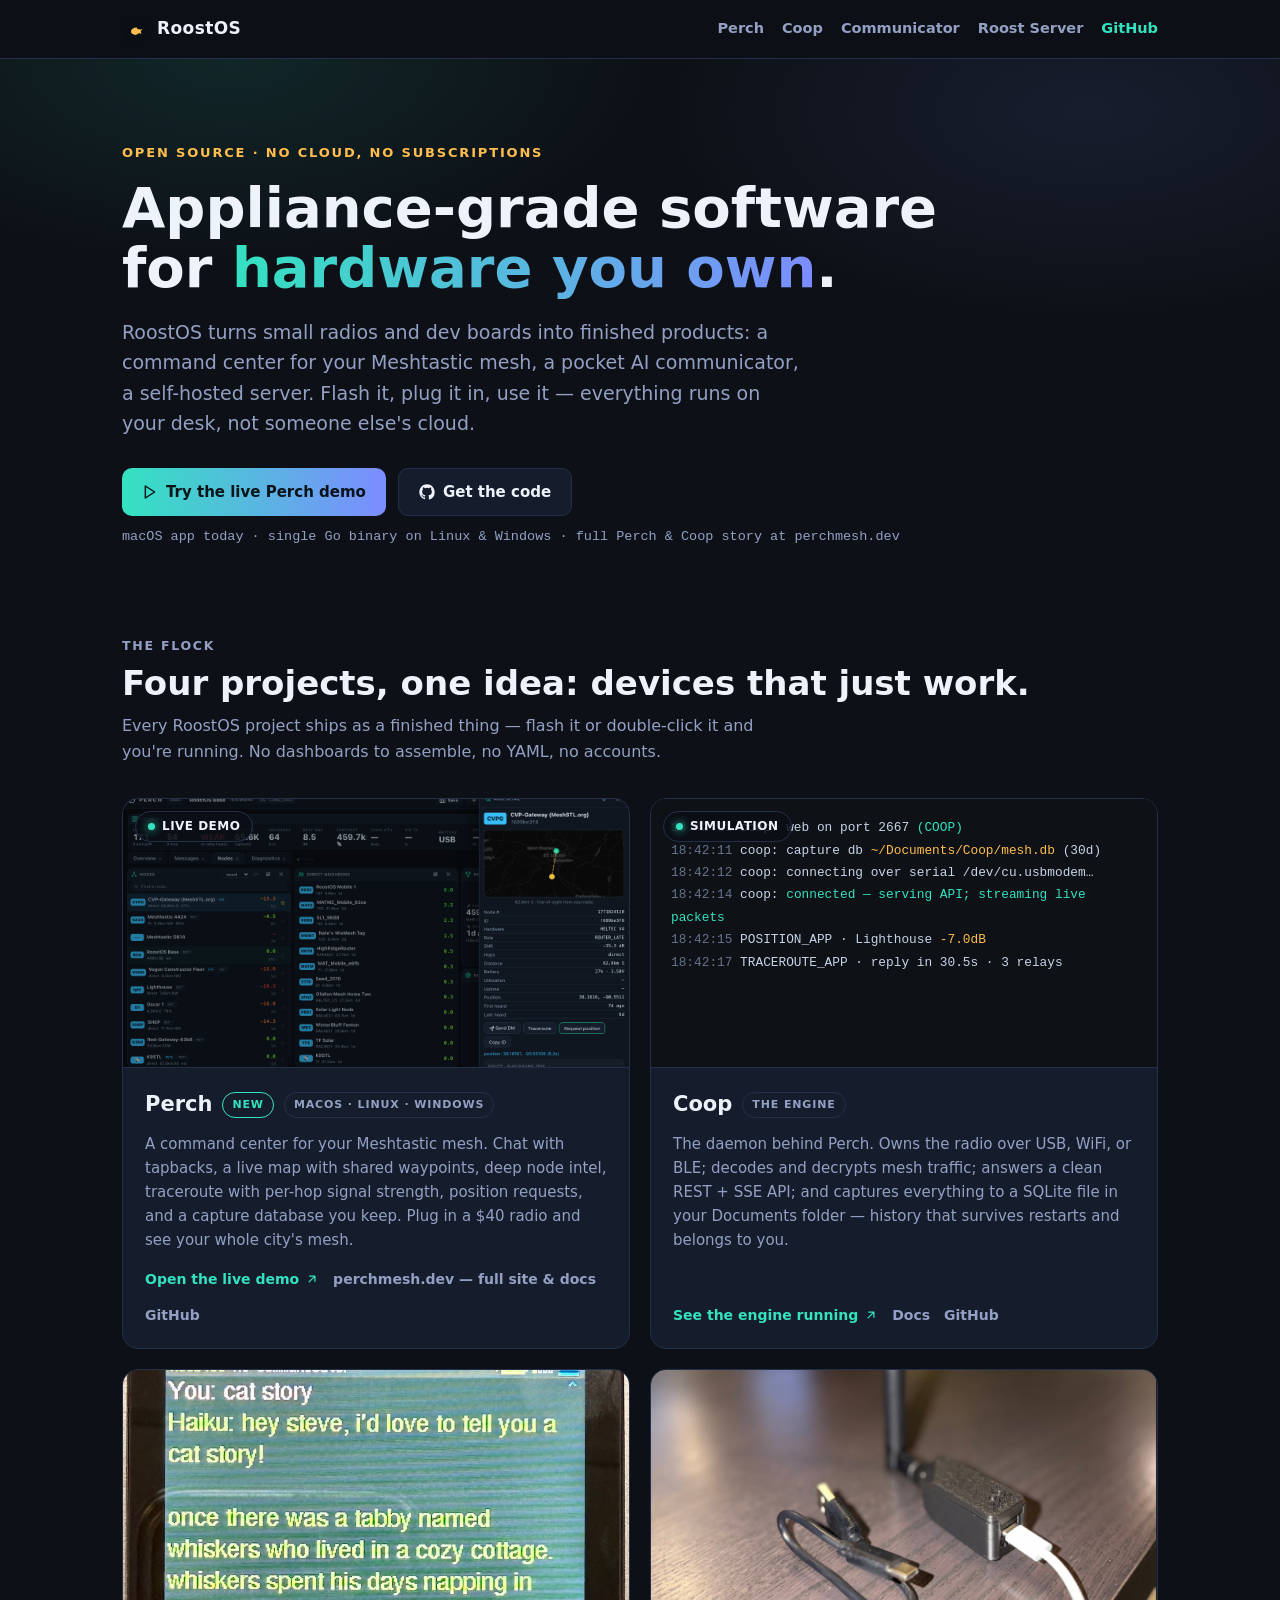
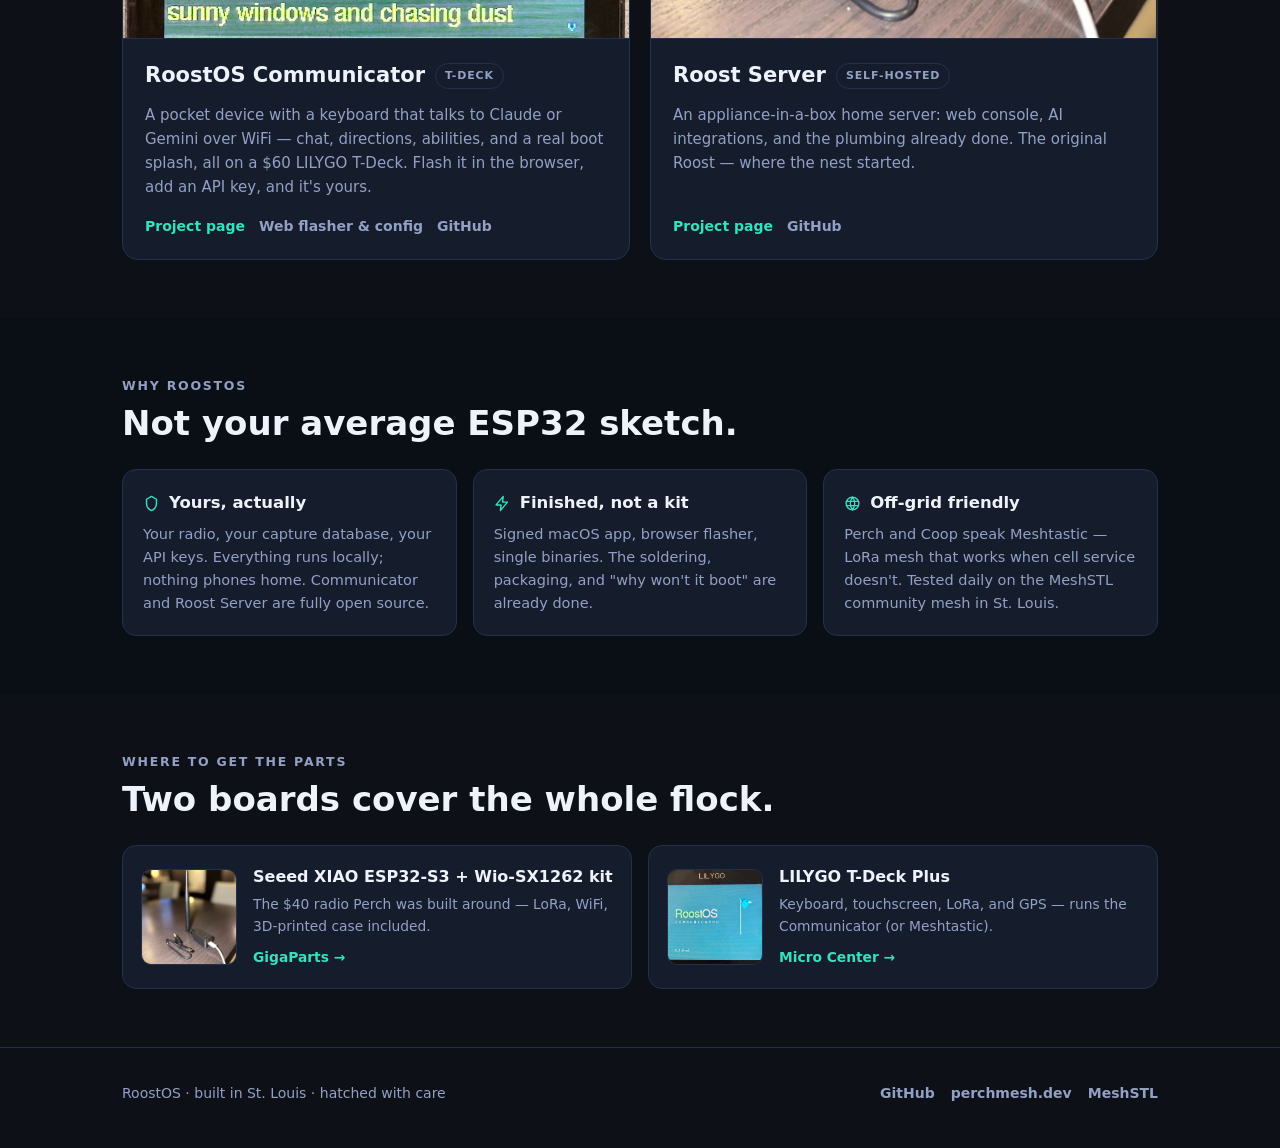
==== commit 54e1c953: "Open-source claim scoped to the projects that are (Communicator, Roost Server) Co-Authored-By: Claud" ====
--- a/public/index.html
+++ b/public/index.html
@@ -123,7 +123,7 @@
     <a class="btn primary" href="https://demo.perchmesh.dev">
       <svg viewBox="0 0 24 24" fill="none" stroke="currentColor" stroke-width="2.2" stroke-linecap="round" stroke-linejoin="round"><polygon points="5 3 19 12 5 21 5 3"/></svg>
       Try the live Perch demo</a>
-    <a class="btn" href="https://github.com/StevenSSparks/perch">
+    <a class="btn" href="https://github.com/StevenSSparks/perch-releases">
       <svg viewBox="0 0 24 24" fill="currentColor"><path d="M12 .5C5.7.5.5 5.7.5 12c0 5.1 3.3 9.4 7.9 10.9.6.1.8-.2.8-.6v-2c-3.2.7-3.9-1.6-3.9-1.6-.5-1.3-1.3-1.7-1.3-1.7-1-.7.1-.7.1-.7 1.2.1 1.8 1.2 1.8 1.2 1 1.8 2.7 1.3 3.4 1 .1-.8.4-1.3.7-1.6-2.6-.3-5.3-1.3-5.3-5.7 0-1.3.4-2.3 1.2-3.1-.1-.3-.5-1.5.1-3.1 0 0 1-.3 3.2 1.2a11 11 0 0 1 5.8 0C17 4.9 18 5.2 18 5.2c.6 1.6.2 2.8.1 3.1.7.8 1.2 1.8 1.2 3.1 0 4.4-2.7 5.4-5.3 5.7.4.4.8 1.1.8 2.2v3.2c0 .4.2.7.8.6a11.5 11.5 0 0 0 7.9-10.9C23.5 5.7 18.3.5 12 .5z"/></svg>
       Get the code</a>
   </div>
@@ -149,7 +149,7 @@
           <a href="https://perch.perchmesh.dev">Open the live demo
             <svg viewBox="0 0 24 24" fill="none" stroke="currentColor" stroke-width="2.2" stroke-linecap="round" stroke-linejoin="round"><path d="M7 17L17 7M8 7h9v9"/></svg></a>
           <a class="dim-a" href="https://perchmesh.dev">perchmesh.dev — full site &amp; docs</a>
-          <a class="dim-a" href="https://github.com/StevenSSparks/perch">GitHub</a>
+          <a class="dim-a" href="https://github.com/StevenSSparks/perch-releases">GitHub</a>
         </div>
       </div>
     </div>
@@ -173,7 +173,7 @@
           <a href="https://coop.perchmesh.dev">See the engine running
             <svg viewBox="0 0 24 24" fill="none" stroke="currentColor" stroke-width="2.2" stroke-linecap="round" stroke-linejoin="round"><path d="M7 17L17 7M8 7h9v9"/></svg></a>
           <a class="dim-a" href="https://perchmesh.dev/docs/">Docs</a>
-          <a class="dim-a" href="https://github.com/StevenSSparks/perch">GitHub</a>
+          <a class="dim-a" href="https://github.com/StevenSSparks/perch-releases">GitHub</a>
         </div>
       </div>
     </div>
@@ -215,7 +215,7 @@
     <div class="w">
       <h4><svg viewBox="0 0 24 24" fill="none" stroke="currentColor" stroke-width="2" stroke-linecap="round" stroke-linejoin="round"><path d="M12 2l7 4v6c0 5-3.5 8.5-7 10-3.5-1.5-7-5-7-10V6z"/></svg>Yours, actually</h4>
       <p>Your radio, your capture database, your API keys. Everything runs locally;
-      nothing phones home. Open source end to end.</p>
+      nothing phones home. Communicator and Roost Server are fully open source.</p>
     </div>
     <div class="w">
       <h4><svg viewBox="0 0 24 24" fill="none" stroke="currentColor" stroke-width="2" stroke-linecap="round" stroke-linejoin="round"><path d="M13 2L3 14h7l-1 8 10-12h-7z"/></svg>Finished, not a kit</h4>
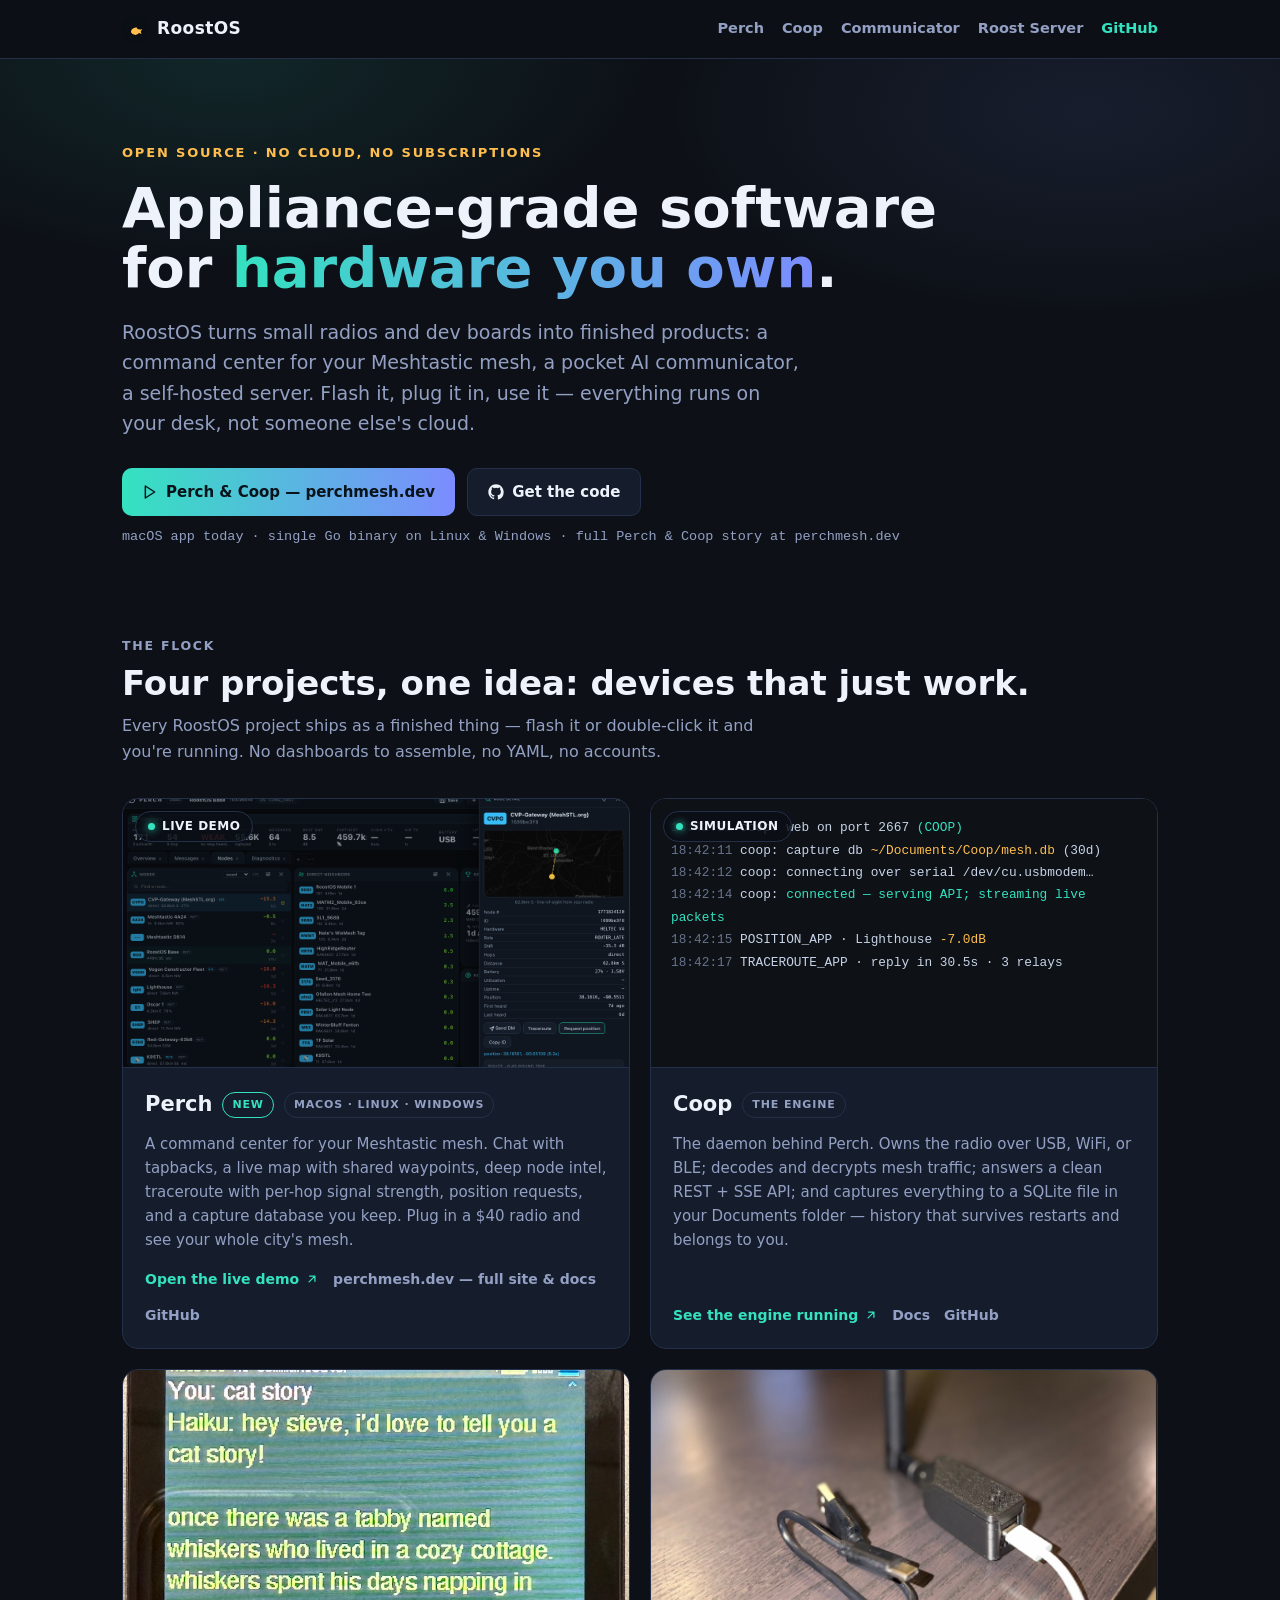
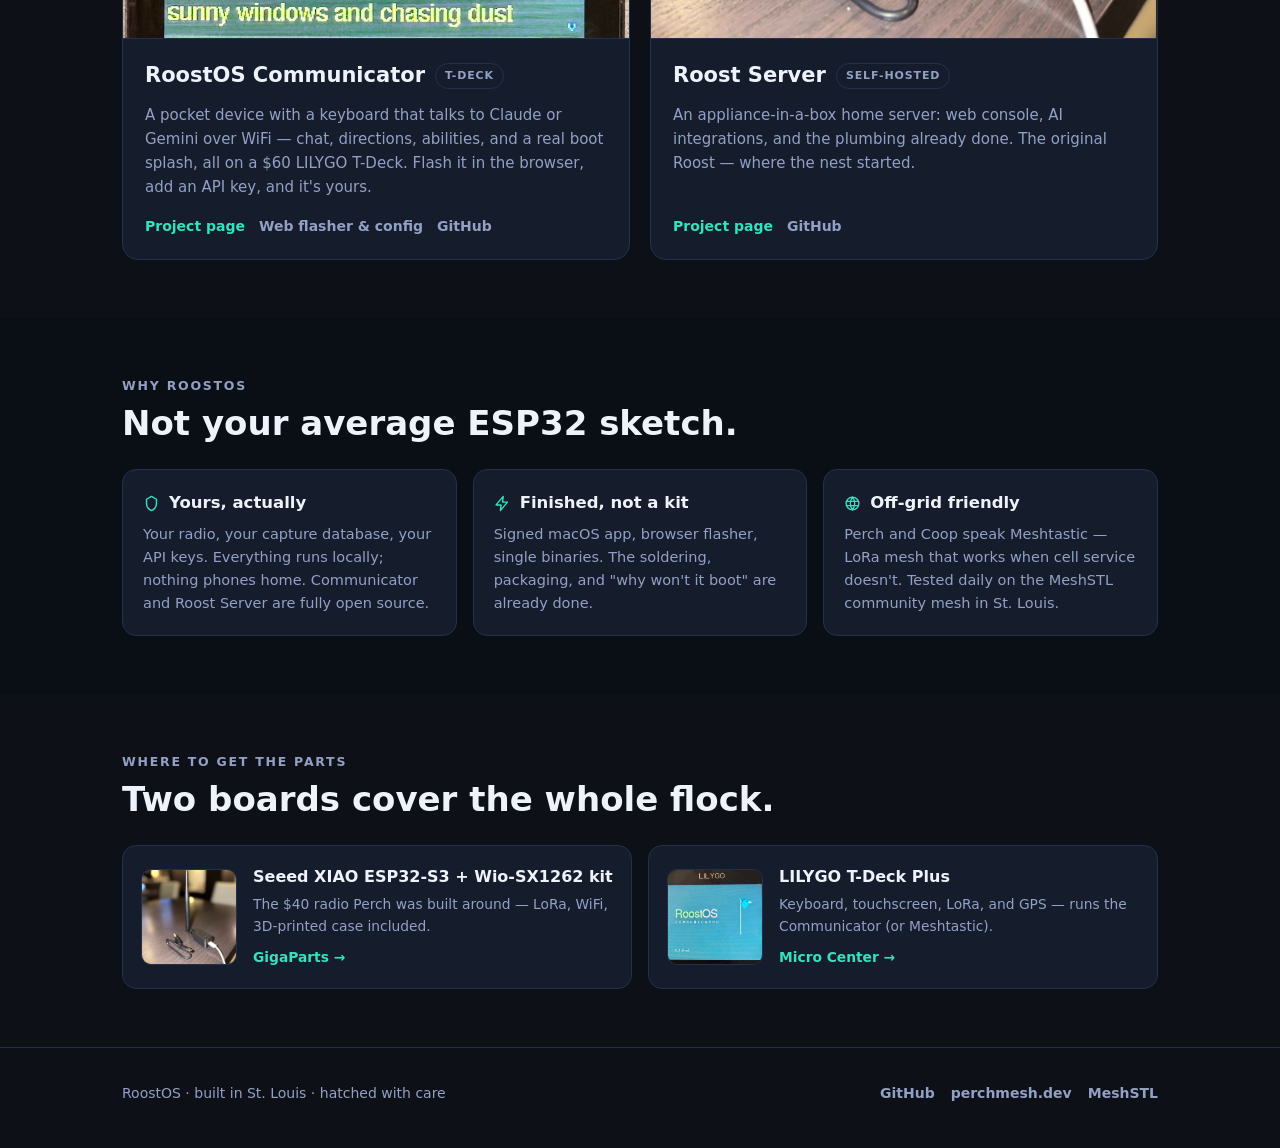
==== commit e5113e84: "Hero CTA funnels to perchmesh.dev (main site sells the demo) Co-Authored-By: Claude Fable 5 <noreply" ====
--- a/public/index.html
+++ b/public/index.html
@@ -120,9 +120,9 @@
   center for your Meshtastic mesh, a pocket AI communicator, a self-hosted server.
   Flash it, plug it in, use it — everything runs on your desk, not someone else's cloud.</p>
   <div class="cta-row">
-    <a class="btn primary" href="https://demo.perchmesh.dev">
+    <a class="btn primary" href="https://perchmesh.dev">
       <svg viewBox="0 0 24 24" fill="none" stroke="currentColor" stroke-width="2.2" stroke-linecap="round" stroke-linejoin="round"><polygon points="5 3 19 12 5 21 5 3"/></svg>
-      Try the live Perch demo</a>
+      Perch &amp; Coop — perchmesh.dev</a>
     <a class="btn" href="https://github.com/StevenSSparks/perch-releases">
       <svg viewBox="0 0 24 24" fill="currentColor"><path d="M12 .5C5.7.5.5 5.7.5 12c0 5.1 3.3 9.4 7.9 10.9.6.1.8-.2.8-.6v-2c-3.2.7-3.9-1.6-3.9-1.6-.5-1.3-1.3-1.7-1.3-1.7-1-.7.1-.7.1-.7 1.2.1 1.8 1.2 1.8 1.2 1 1.8 2.7 1.3 3.4 1 .1-.8.4-1.3.7-1.6-2.6-.3-5.3-1.3-5.3-5.7 0-1.3.4-2.3 1.2-3.1-.1-.3-.5-1.5.1-3.1 0 0 1-.3 3.2 1.2a11 11 0 0 1 5.8 0C17 4.9 18 5.2 18 5.2c.6 1.6.2 2.8.1 3.1.7.8 1.2 1.8 1.2 3.1 0 4.4-2.7 5.4-5.3 5.7.4.4.8 1.1.8 2.2v3.2c0 .4.2.7.8.6a11.5 11.5 0 0 0 7.9-10.9C23.5 5.7 18.3.5 12 .5z"/></svg>
       Get the code</a>
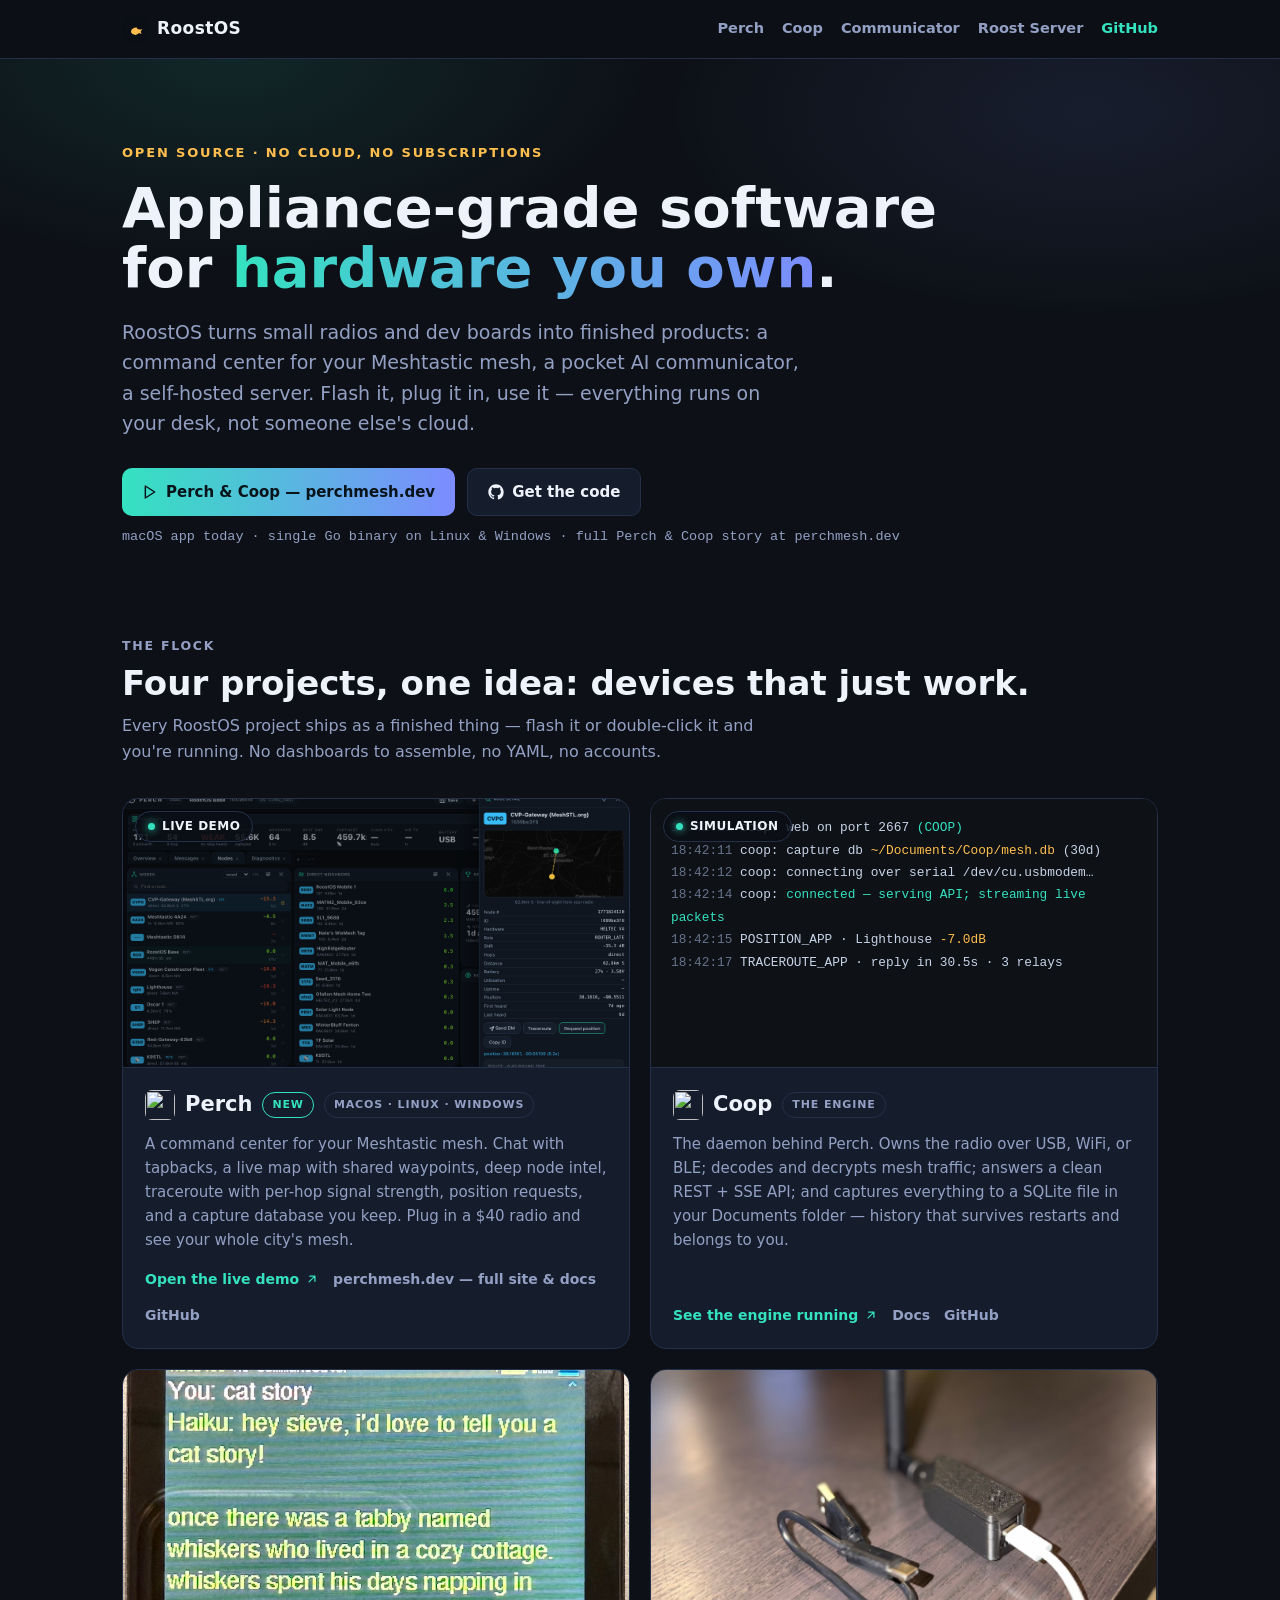
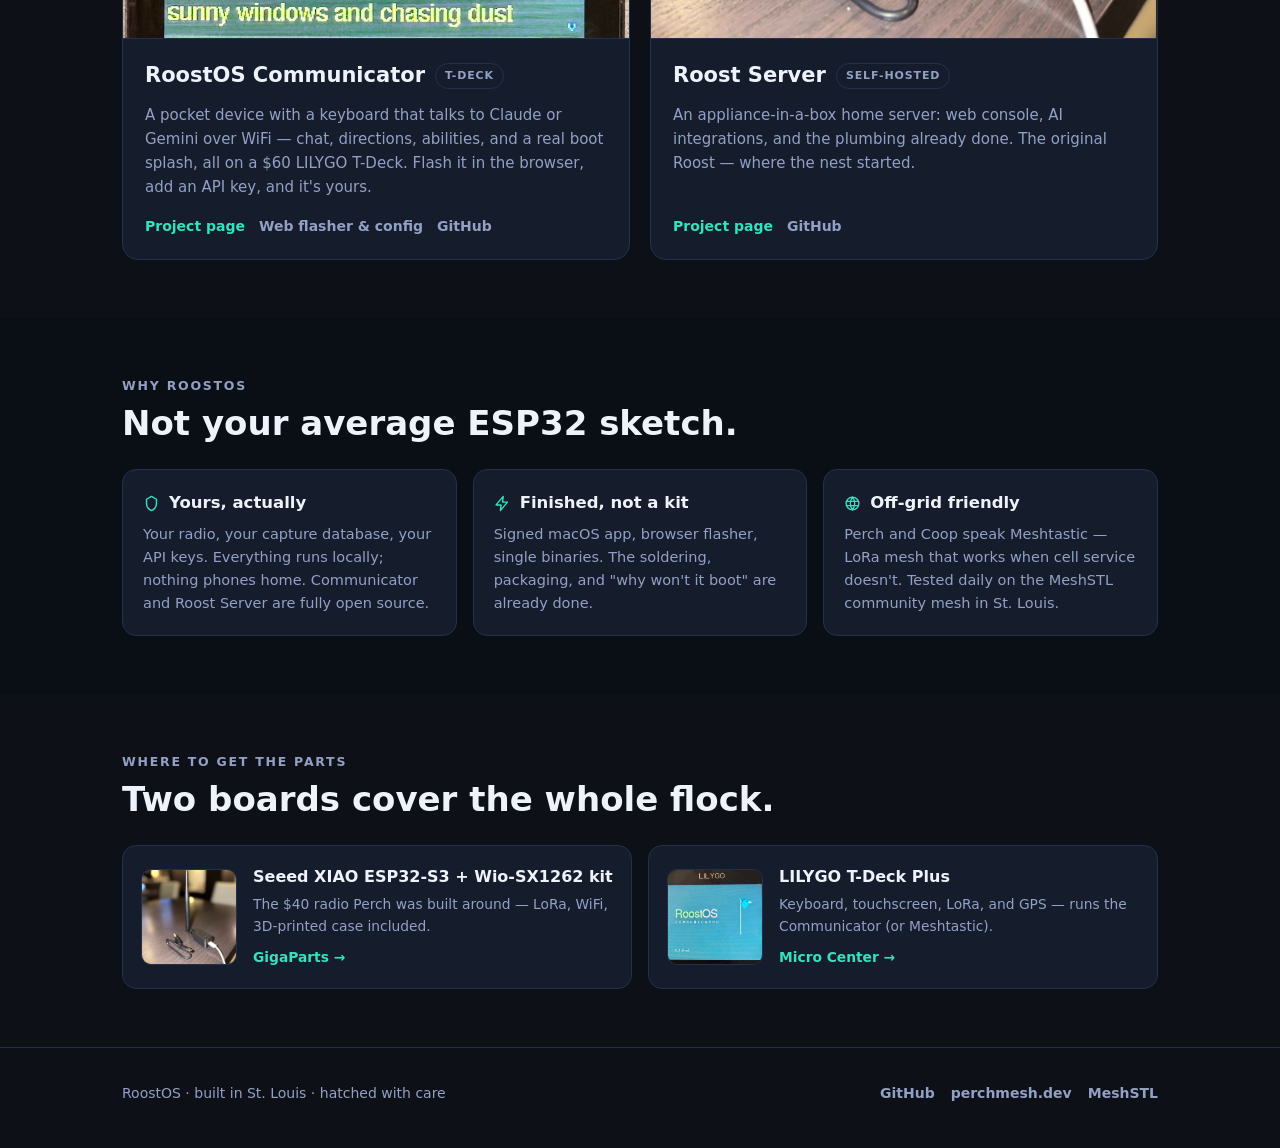
==== commit bf6b628d: "Perch & Coop cards wear their new icons Co-Authored-By: Claude Fable 5 <noreply@anthropic.com>" ====
--- a/public/index.html
+++ b/public/index.html
@@ -141,7 +141,7 @@
       <a class="shot" href="https://perchmesh.dev"><img src="img/perch-dashboard.png" alt="Perch dashboard — live map, node detail with traceroute">
         <span class="livechip"><span class="dot"></span>LIVE DEMO</span></a>
       <div class="body">
-        <div class="pt"><h3>Perch</h3><span class="tag new">New</span><span class="tag">macOS · Linux · Windows</span></div>
+        <div class="pt"><img src="https://perchmesh.dev/img/icons/perch-64.png" alt="" style="width:30px;height:30px;border-radius:7px"><h3>Perch</h3><span class="tag new">New</span><span class="tag">macOS · Linux · Windows</span></div>
         <p>A command center for your Meshtastic mesh. Chat with tapbacks, a live map with
         shared waypoints, deep node intel, traceroute with per-hop signal strength, position
         requests, and a capture database you keep. Plug in a $40 radio and see your whole city's mesh.</p>
@@ -165,7 +165,7 @@
         </span>
         <span class="livechip"><span class="dot"></span>SIMULATION</span></a>
       <div class="body">
-        <div class="pt"><h3>Coop</h3><span class="tag">The engine</span></div>
+        <div class="pt"><img src="https://perchmesh.dev/img/icons/coop-64.png" alt="" style="width:30px;height:30px;border-radius:7px"><h3>Coop</h3><span class="tag">The engine</span></div>
         <p>The daemon behind Perch. Owns the radio over USB, WiFi, or BLE; decodes and decrypts
         mesh traffic; answers a clean REST + SSE API; and captures everything to a SQLite file
         in your Documents folder — history that survives restarts and belongs to you.</p>
